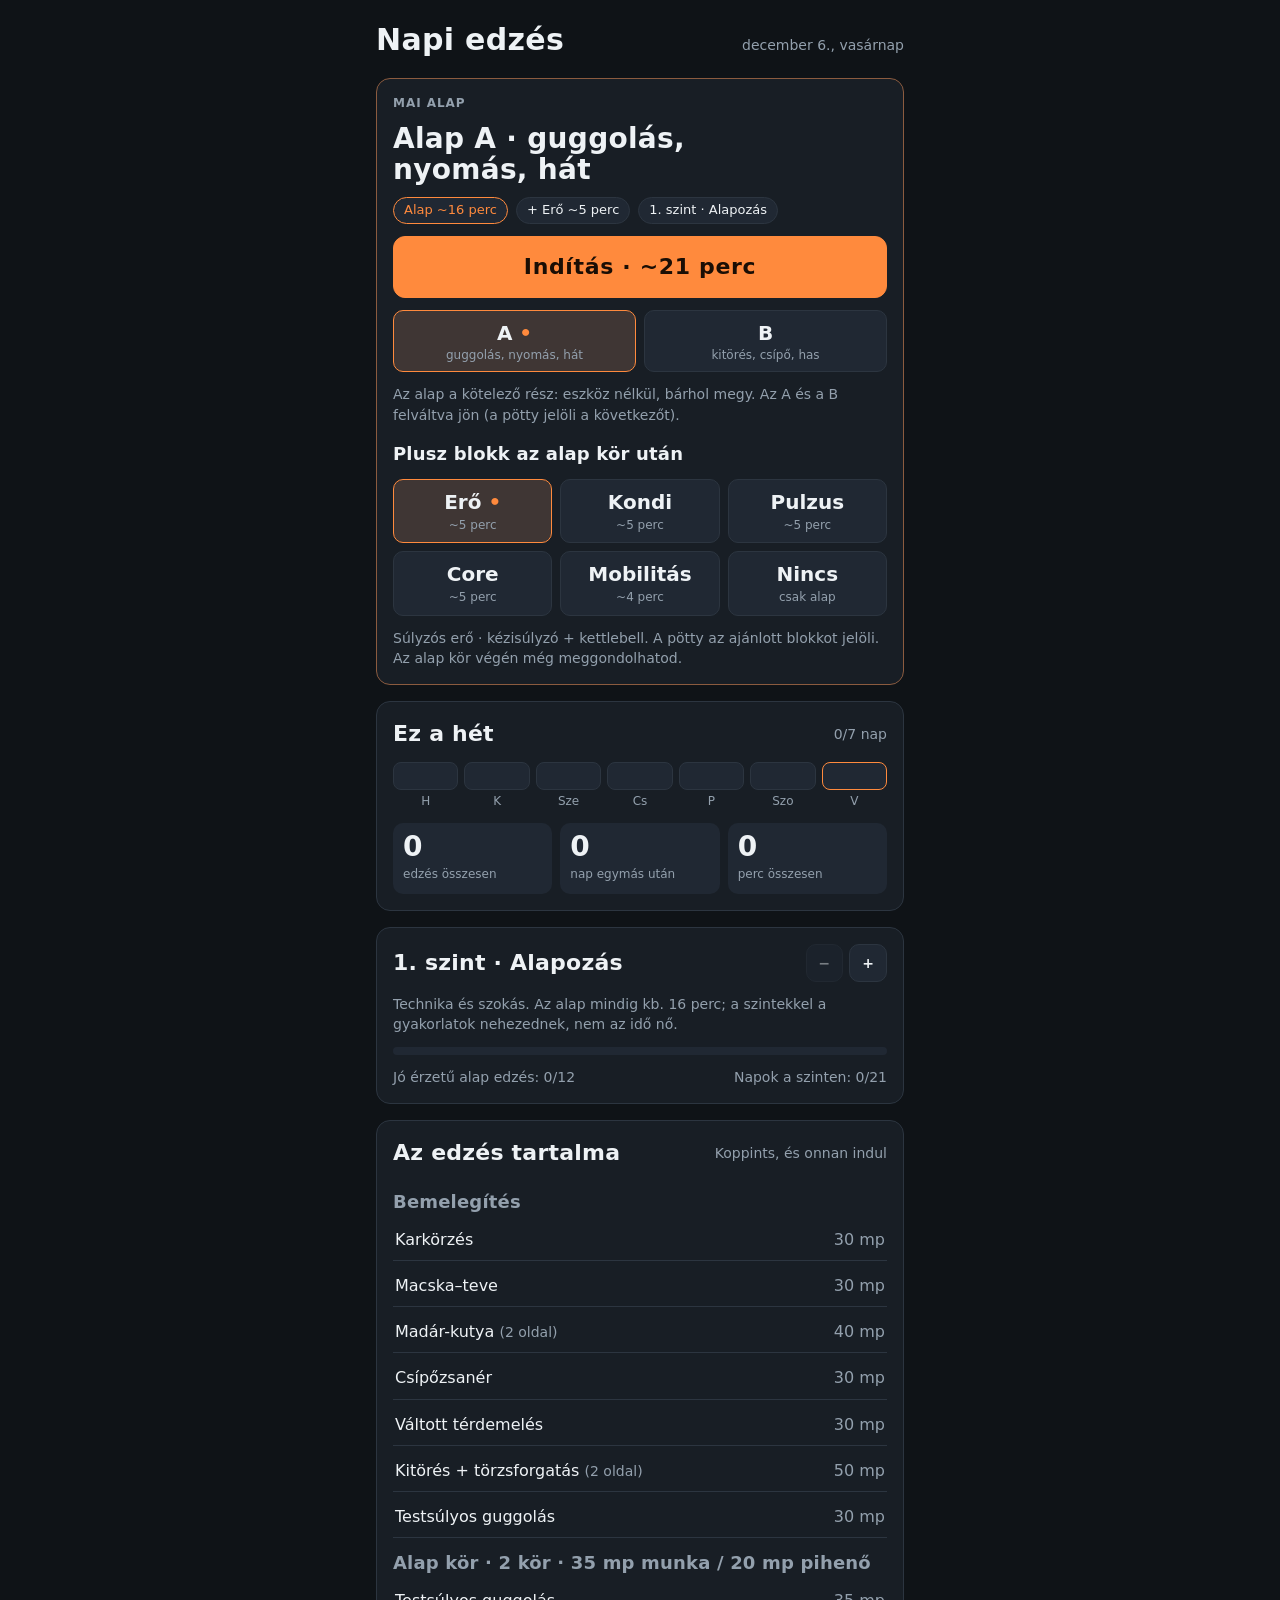
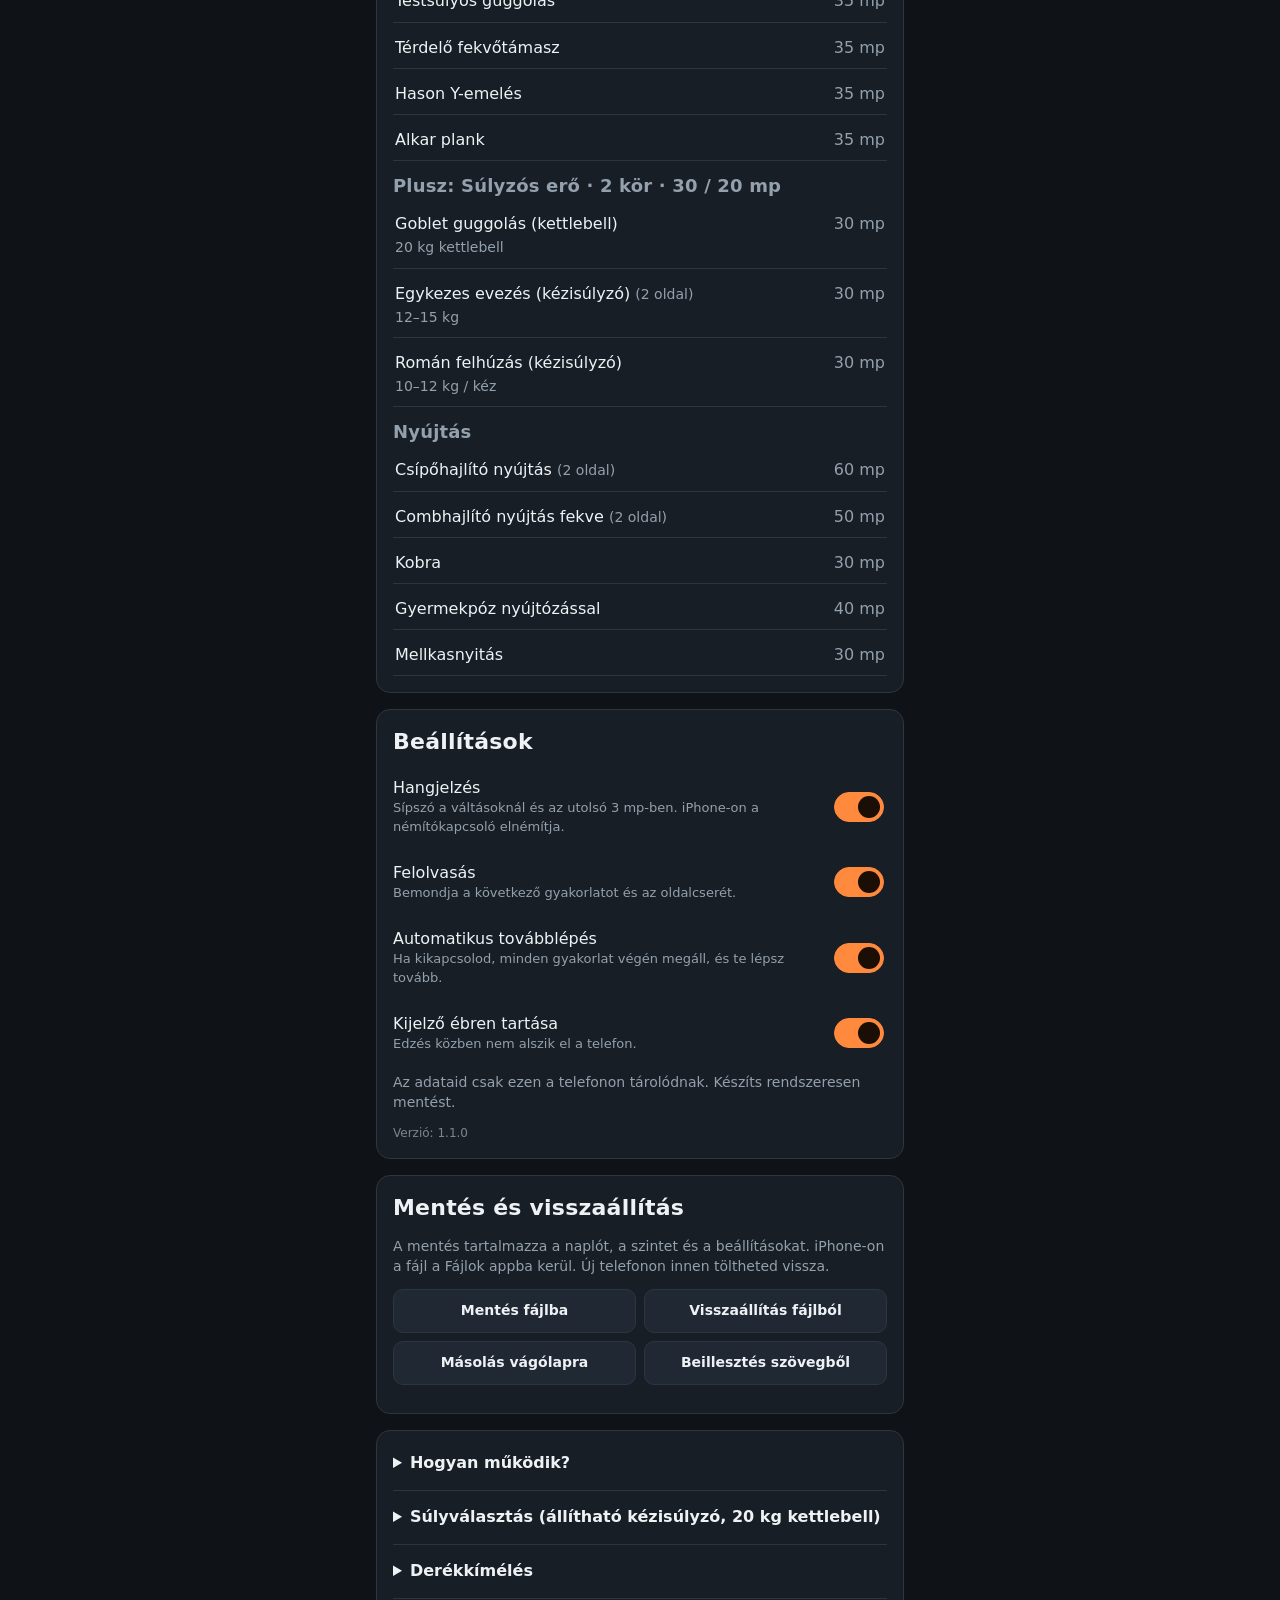
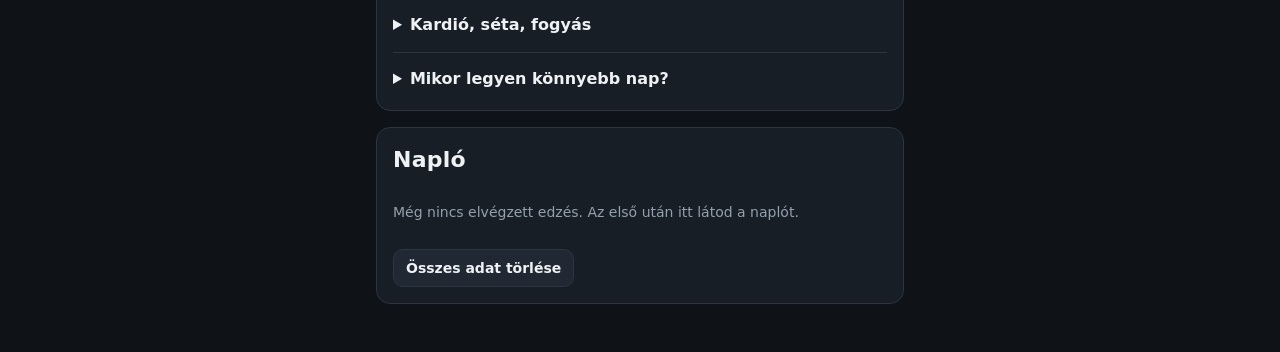
==== index.html @ 5645c98a "Napi edzés PWA 1.1.0 Co-Authored-By: Claude Opus 5.5 <noreply@anthropic.com> Claude-Session: https:/" ====
<!DOCTYPE html>
<html lang="hu">
<head>
<meta charset="utf-8">
<meta name="viewport" content="width=device-width, initial-scale=1, viewport-fit=cover">
<title>Napi edzés</title>
<meta name="description" content="Napi 15–20 perces otthoni edzés időzítővel, offline is.">
<meta name="theme-color" content="#0F1317">
<meta name="color-scheme" content="dark">
<link rel="manifest" href="manifest.webmanifest">
<link rel="icon" type="image/png" sizes="32x32" href="icons/favicon-32.png">
<link rel="apple-touch-icon" sizes="180x180" href="icons/apple-touch-icon.png">
<meta name="apple-mobile-web-app-capable" content="yes">
<meta name="mobile-web-app-capable" content="yes">
<meta name="apple-mobile-web-app-status-bar-style" content="black-translucent">
<meta name="apple-mobile-web-app-title" content="Edzés">
<link rel="preload" href="fonts/barlow-latin-400-normal.woff2" as="font" type="font/woff2" crossorigin>
<link rel="preload" href="fonts/barlow-condensed-latin-700-normal.woff2" as="font" type="font/woff2" crossorigin>
<link rel="stylesheet" href="css/fonts.css">
<link rel="stylesheet" href="css/style.css">
</head>
<body>
<main id="home" aria-live="polite"></main>
<section id="player" class="hidden" aria-label="Edzés"></section>
<div id="sheet" class="sheet hidden"></div>
<video id="nosleep" muted playsinline loop style="position:fixed;width:1px;height:1px;opacity:0;pointer-events:none" src="[data-uri]"></video>
<script src="js/figure.js"></script>
<script src="js/data.js"></script>
<script src="js/app.js"></script>
</body>
</html>
---- css/fonts.css ----
/* Önállóan hosztolt betűk (Barlow, Barlow Condensed – SIL OFL 1.1), latin + latin-ext */
@font-face {
  font-family: 'Barlow';
  font-style: normal;
  font-display: swap;
  font-weight: 400;
  src: url(../fonts/barlow-latin-ext-400-normal.woff2) format('woff2');
  unicode-range: U+0100-02BA,U+02BD-02C5,U+02C7-02CC,U+02CE-02D7,U+02DD-02FF,U+0304,U+0308,U+0329,U+1D00-1DBF,U+1E00-1E9F,U+1EF2-1EFF,U+2020,U+20A0-20AB,U+20AD-20C0,U+2113,U+2C60-2C7F,U+A720-A7FF;
}
@font-face {
  font-family: 'Barlow';
  font-style: normal;
  font-display: swap;
  font-weight: 400;
  src: url(../fonts/barlow-latin-400-normal.woff2) format('woff2');
  unicode-range: U+0000-00FF,U+0131,U+0152-0153,U+02BB-02BC,U+02C6,U+02DA,U+02DC,U+0304,U+0308,U+0329,U+2000-206F,U+20AC,U+2122,U+2191,U+2193,U+2212,U+2215,U+FEFF,U+FFFD;
}
@font-face {
  font-family: 'Barlow';
  font-style: normal;
  font-display: swap;
  font-weight: 500;
  src: url(../fonts/barlow-latin-ext-500-normal.woff2) format('woff2');
  unicode-range: U+0100-02BA,U+02BD-02C5,U+02C7-02CC,U+02CE-02D7,U+02DD-02FF,U+0304,U+0308,U+0329,U+1D00-1DBF,U+1E00-1E9F,U+1EF2-1EFF,U+2020,U+20A0-20AB,U+20AD-20C0,U+2113,U+2C60-2C7F,U+A720-A7FF;
}
@font-face {
  font-family: 'Barlow';
  font-style: normal;
  font-display: swap;
  font-weight: 500;
  src: url(../fonts/barlow-latin-500-normal.woff2) format('woff2');
  unicode-range: U+0000-00FF,U+0131,U+0152-0153,U+02BB-02BC,U+02C6,U+02DA,U+02DC,U+0304,U+0308,U+0329,U+2000-206F,U+20AC,U+2122,U+2191,U+2193,U+2212,U+2215,U+FEFF,U+FFFD;
}
@font-face {
  font-family: 'Barlow';
  font-style: normal;
  font-display: swap;
  font-weight: 600;
  src: url(../fonts/barlow-latin-ext-600-normal.woff2) format('woff2');
  unicode-range: U+0100-02BA,U+02BD-02C5,U+02C7-02CC,U+02CE-02D7,U+02DD-02FF,U+0304,U+0308,U+0329,U+1D00-1DBF,U+1E00-1E9F,U+1EF2-1EFF,U+2020,U+20A0-20AB,U+20AD-20C0,U+2113,U+2C60-2C7F,U+A720-A7FF;
}
@font-face {
  font-family: 'Barlow';
  font-style: normal;
  font-display: swap;
  font-weight: 600;
  src: url(../fonts/barlow-latin-600-normal.woff2) format('woff2');
  unicode-range: U+0000-00FF,U+0131,U+0152-0153,U+02BB-02BC,U+02C6,U+02DA,U+02DC,U+0304,U+0308,U+0329,U+2000-206F,U+20AC,U+2122,U+2191,U+2193,U+2212,U+2215,U+FEFF,U+FFFD;
}
@font-face {
  font-family: 'Barlow Condensed';
  font-style: normal;
  font-display: swap;
  font-weight: 600;
  src: url(../fonts/barlow-condensed-latin-ext-600-normal.woff2) format('woff2');
  unicode-range: U+0100-02BA,U+02BD-02C5,U+02C7-02CC,U+02CE-02D7,U+02DD-02FF,U+0304,U+0308,U+0329,U+1D00-1DBF,U+1E00-1E9F,U+1EF2-1EFF,U+2020,U+20A0-20AB,U+20AD-20C0,U+2113,U+2C60-2C7F,U+A720-A7FF;
}
@font-face {
  font-family: 'Barlow Condensed';
  font-style: normal;
  font-display: swap;
  font-weight: 600;
  src: url(../fonts/barlow-condensed-latin-600-normal.woff2) format('woff2');
  unicode-range: U+0000-00FF,U+0131,U+0152-0153,U+02BB-02BC,U+02C6,U+02DA,U+02DC,U+0304,U+0308,U+0329,U+2000-206F,U+20AC,U+2122,U+2191,U+2193,U+2212,U+2215,U+FEFF,U+FFFD;
}
@font-face {
  font-family: 'Barlow Condensed';
  font-style: normal;
  font-display: swap;
  font-weight: 700;
  src: url(../fonts/barlow-condensed-latin-ext-700-normal.woff2) format('woff2');
  unicode-range: U+0100-02BA,U+02BD-02C5,U+02C7-02CC,U+02CE-02D7,U+02DD-02FF,U+0304,U+0308,U+0329,U+1D00-1DBF,U+1E00-1E9F,U+1EF2-1EFF,U+2020,U+20A0-20AB,U+20AD-20C0,U+2113,U+2C60-2C7F,U+A720-A7FF;
}
@font-face {
  font-family: 'Barlow Condensed';
  font-style: normal;
  font-display: swap;
  font-weight: 700;
  src: url(../fonts/barlow-condensed-latin-700-normal.woff2) format('woff2');
  unicode-range: U+0000-00FF,U+0131,U+0152-0153,U+02BB-02BC,U+02C6,U+02DA,U+02DC,U+0304,U+0308,U+0329,U+2000-206F,U+20AC,U+2122,U+2191,U+2193,U+2212,U+2215,U+FEFF,U+FFFD;
}
---- css/style.css ----
:root {
  /* Egy vizuális világ: sötét edzőterem-kijelző. Munka = narancs, pihenő = kék. */
  --bg: #0F1317; --surface: #181E25; --surface2: #202833; --line: #2C3540;
  --text: #EEF2F5; --muted: #93A0AD; --accent: #FF8A3D; --rest: #4FB3D9; --ok: #5CC98A; --warn: #F2C14E; --err: #E5605A;
  --fig: #EEF2F5; --fig-far: #56636F; --metal: #B9C4CE;
  --display: "Barlow Condensed", "Arial Narrow", system-ui, sans-serif;
  --body: "Barlow", system-ui, -apple-system, "Segoe UI", Roboto, sans-serif;
  color-scheme: dark;
}
* { box-sizing: border-box; }
html, body { height: 100%; margin: 0; }
body { background: var(--bg); color: var(--text); font: 16px/1.45 var(--body); -webkit-tap-highlight-color: transparent;
  padding: env(safe-area-inset-top) env(safe-area-inset-right) env(safe-area-inset-bottom) env(safe-area-inset-left); }
button { font: inherit; color: inherit; cursor: pointer; }
button:focus-visible, summary:focus-visible, input:focus-visible { outline: 2px solid var(--accent); outline-offset: 2px; }
h1, h2, h3 { font-family: var(--display); font-weight: 700; letter-spacing: .01em; margin: 0; text-wrap: balance; }
.num { font-variant-numeric: tabular-nums; }
.hidden { display: none !important; }

/* ---------- KEZDŐLAP ---------- */
#home { max-width: 560px; margin: 0 auto; padding: 18px 16px 48px; display: grid; gap: 16px; }
.top { display: flex; justify-content: space-between; align-items: baseline; gap: 12px; }
.top h1 { font-size: 30px; }
.top .date { color: var(--muted); font-size: 14px; }
.card { background: var(--surface); border: 1px solid var(--line); border-radius: 14px; padding: 16px; display: grid; gap: 12px; }
.today { border-color: color-mix(in srgb, var(--accent) 45%, var(--line)); }
.eyebrow { font-size: 12px; text-transform: uppercase; letter-spacing: .08em; color: var(--muted); font-weight: 600; }
.today h2 { font-size: 28px; line-height: 1.1; }
.meta { display: flex; flex-wrap: wrap; gap: 8px; }
.pill { font-size: 13px; padding: 3px 10px; border-radius: 99px; background: var(--surface2); color: var(--text); border: 1px solid var(--line); }
.pill.accent { border-color: var(--accent); color: var(--accent); }
.btn { border: 0; border-radius: 12px; padding: 14px 18px; font-weight: 600; font-size: 17px; background: var(--surface2); border: 1px solid var(--line); }
.btn.primary { background: var(--accent); color: #1A0E05; border-color: var(--accent); font-family: var(--display); font-size: 22px; letter-spacing: .03em; padding: 14px; }
.btn.small { padding: 8px 12px; font-size: 14px; border-radius: 10px; }
.btn:disabled { opacity: .45; cursor: default; }
.chips { display: grid; grid-template-columns: repeat(4, 1fr); gap: 8px; }
.chip { background: var(--surface2); border: 1px solid var(--line); border-radius: 10px; padding: 8px 4px; text-align: center; display: grid; gap: 0; }
.chip b { font-family: var(--display); font-size: 20px; }
.chip span { font-size: 12px; color: var(--muted); }
.chip[aria-pressed="true"] { border-color: var(--accent); background: color-mix(in srgb, var(--accent) 14%, var(--surface2)); }
.chip.next b::after { content: " •"; color: var(--accent); }
.stats { display: grid; grid-template-columns: repeat(3, 1fr); gap: 8px; }
.stat { background: var(--surface2); border-radius: 10px; padding: 10px; }
.stat b { display: block; font-family: var(--display); font-size: 28px; line-height: 1; }
.stat span { font-size: 12px; color: var(--muted); }
.week { display: grid; grid-template-columns: repeat(7, 1fr); gap: 6px; text-align: center; font-size: 12px; color: var(--muted); }
.week i { display: block; height: 28px; border-radius: 8px; background: var(--surface2); border: 1px solid var(--line); margin-bottom: 3px; font-style: normal; line-height: 26px; color: var(--bg); font-weight: 700; font-family: var(--display); font-size: 15px; }
.week i.done { background: var(--ok); border-color: var(--ok); }
.week i.today { border-color: var(--accent); }
.bar { height: 8px; background: var(--surface2); border-radius: 99px; overflow: hidden; }
.bar > div { height: 100%; background: var(--ok); border-radius: 99px; width: 0; transition: width .3s; }
.row { display: flex; justify-content: space-between; align-items: center; gap: 10px; flex-wrap: wrap; }
.muted { color: var(--muted); font-size: 14px; }
.plan { display: grid; gap: 4px; }
.plan h3 { font-size: 18px; margin-top: 8px; color: var(--muted); font-weight: 600; }
.plan button { display: flex; justify-content: space-between; gap: 10px; background: none; border: 0; border-bottom: 1px solid var(--line); padding: 9px 2px; text-align: left; }
.plan button span:last-child { color: var(--muted); white-space: nowrap; }
.plan button:active { background: var(--surface2); }
.set { display: flex; justify-content: space-between; align-items: center; gap: 12px; padding: 6px 0; }
.set label { flex: 1; }
.set small { display: block; color: var(--muted); font-size: 13px; }
.switch { appearance: none; width: 50px; height: 30px; border-radius: 99px; background: var(--surface2); border: 1px solid var(--line); position: relative; flex: none; cursor: pointer; }
.switch::after { content: ""; position: absolute; top: 3px; left: 3px; width: 22px; height: 22px; border-radius: 50%; background: var(--muted); transition: .2s; }
.switch:checked { background: var(--accent); border-color: var(--accent); }
.switch:checked::after { left: 23px; background: #1A0E05; }
details { border-top: 1px solid var(--line); padding: 10px 0 0; }
details:first-of-type { border-top: 0; padding-top: 0; }
summary { cursor: pointer; font-weight: 600; padding: 4px 0; }
details p, details li { color: #C9D2DA; font-size: 15px; }
details ul { padding-left: 20px; margin: 6px 0; }
.log { display: grid; gap: 6px; font-size: 14px; }
.log div { display: flex; justify-content: space-between; gap: 8px; border-bottom: 1px solid var(--line); padding-bottom: 6px; }
.notice { border-left: 3px solid var(--warn); padding: 8px 12px; background: color-mix(in srgb, var(--warn) 10%, var(--surface)); border-radius: 0 10px 10px 0; font-size: 15px; }
.notice.ok { border-color: var(--ok); background: color-mix(in srgb, var(--ok) 10%, var(--surface)); }
.notice.err { border-color: var(--err); background: color-mix(in srgb, var(--err) 12%, var(--surface)); }
.version { font-size: 12px; opacity: .8; }
.install { border-color: color-mix(in srgb, var(--rest) 50%, var(--line)); }
.bkbtns { display: grid; grid-template-columns: 1fr 1fr; gap: 8px; }
.bkbtns .btn { min-height: 44px; }
.visually-hidden { position: absolute !important; width: 1px; height: 1px; padding: 0; margin: -1px; overflow: hidden; clip: rect(0 0 0 0); white-space: nowrap; border: 0; opacity: 0; }
.bktext { width: 100%; min-height: 140px; resize: vertical; background: var(--bg); color: var(--text); border: 1px solid var(--line); border-radius: 10px; padding: 10px;
  font: 12px/1.4 ui-monospace, SFMono-Regular, Menlo, Consolas, monospace; }
.bktext:focus-visible { outline: 2px solid var(--accent); outline-offset: 2px; }
.bksum { display: grid; gap: 6px; font-size: 15px; }
.bksum div { display: flex; justify-content: space-between; gap: 10px; border-bottom: 1px solid var(--line); padding-bottom: 6px; }
.bksum span { color: var(--muted); }
.bksum b { text-align: right; font-weight: 600; }
.updbar { position: fixed; z-index: 30; left: calc(env(safe-area-inset-left) + 12px); right: calc(env(safe-area-inset-right) + 12px);
  bottom: calc(env(safe-area-inset-bottom) + 12px); max-width: 536px; margin: 0 auto; display: flex; align-items: center; justify-content: space-between; gap: 12px;
  background: var(--surface2); border: 1px solid var(--line); border-radius: 14px; padding: 10px 12px 10px 16px; box-shadow: 0 8px 24px rgb(0 0 0 / .45); font-weight: 600; }
.updbar .btn { background: var(--accent); border-color: var(--accent); color: #1A0E05; flex: none; }

/* ---------- LEJÁTSZÓ ---------- */
#player { position: fixed; inset: 0; background: var(--bg); display: grid; grid-template-rows: auto auto 1fr auto; z-index: 10;
  padding: calc(env(safe-area-inset-top) + 10px) 16px calc(env(safe-area-inset-bottom) + 14px); max-width: 640px; margin: 0 auto; }
.ptop { display: flex; align-items: center; gap: 10px; }
.ptop .x { background: var(--surface2); border: 1px solid var(--line); border-radius: 10px; width: 42px; height: 42px; font-size: 20px; flex: none; }
.ptop .where { flex: 1; min-width: 0; }
.ptop .where div { font-size: 13px; color: var(--muted); white-space: nowrap; overflow: hidden; text-overflow: ellipsis; }
.ptop .listbtn { flex: none; }
.prog { height: 4px; background: var(--surface2); border-radius: 9px; margin: 10px 0 6px; overflow: hidden; }
.prog div { height: 100%; background: var(--accent); width: 0; }
.stage { display: grid; grid-template-rows: auto auto minmax(120px, 1fr) auto; gap: 6px; min-height: 0; text-align: center; }
.phase { justify-self: center; font-family: var(--display); font-size: 17px; letter-spacing: .14em; padding: 3px 14px; border-radius: 99px; background: var(--accent); color: #1A0E05; }
.phase.rest { background: var(--rest); }
.phase.trans { background: var(--surface2); color: var(--text); border: 1px solid var(--line); }
.exname { font-size: clamp(24px, 7vw, 34px); line-height: 1.05; }
.exname .kg { font-family: var(--body); font-size: 15px; font-weight: 600; color: var(--accent); margin-top: 4px; letter-spacing: 0; }
.fig { min-height: 0; display: flex; align-items: center; justify-content: center; }
.fig svg { width: 100%; height: 100%; max-height: 34vh; }
.fg-near, .fg-far { fill: none; stroke-linecap: round; stroke-linejoin: round; stroke-width: 7; }
.fg-near { stroke: var(--fig); } .fg-far { stroke: var(--fig-far); }
.fg-head { fill: var(--fig); }
.fg-ground { stroke: var(--line); stroke-width: 3; }
.fg-kb path { stroke: var(--metal); stroke-width: 4; } .fg-kb circle { fill: var(--metal); }
.fg-db circle { fill: var(--metal); } .fg-db .hole { fill: var(--bg); } .fg-db.far circle { fill: var(--fig-far); }
.fg-box { fill: var(--surface2); stroke: var(--line); }
.rest-mode .fg-near { stroke: color-mix(in srgb, var(--fig) 70%, var(--rest)); }
.timer { font-family: var(--display); font-size: clamp(64px, 22vw, 108px); line-height: .95; font-weight: 700; }
.timer.over { color: var(--warn); }
.side { font-size: 15px; color: var(--muted); min-height: 22px; }
.side b { color: var(--text); }
.cues { text-align: left; margin: 2px 0 0; padding-left: 18px; font-size: 15px; color: #C9D2DA; display: grid; gap: 2px; }
.easy { text-align: left; font-size: 14px; color: var(--muted); }
.easy b { color: var(--warn); font-weight: 600; }
.stepbar { height: 6px; border-radius: 9px; background: var(--surface2); overflow: hidden; }
.stepbar div { height: 100%; background: var(--accent); width: 0; }
.rest-mode .stepbar div, .rest-mode .prog div { background: var(--rest); }
.ctrls { display: grid; grid-template-columns: 1fr 1fr 1.5fr 1fr; gap: 8px; margin-top: 10px; }
.ctrls button { background: var(--surface2); border: 1px solid var(--line); border-radius: 14px; padding: 10px 4px; display: grid; justify-items: center; gap: 2px; font-size: 12px; color: var(--muted); }
.ctrls button svg { width: 26px; height: 26px; fill: var(--text); }
.ctrls .play { background: var(--accent); border-color: var(--accent); color: #1A0E05; font-weight: 600; }
.ctrls .play svg { fill: #1A0E05; width: 32px; height: 32px; }
.rest-mode .ctrls .play { background: var(--rest); border-color: var(--rest); }
.subctrls { display: flex; gap: 8px; justify-content: center; margin-top: 8px; min-height: 38px; }
.info-scroll { overflow-y: auto; min-height: 0; display: grid; gap: 6px; align-content: start; }

/* ---------- LISTA / MODÁL ---------- */
.sheet { position: fixed; inset: 0; z-index: 20; background: rgb(0 0 0 / .6); display: flex; align-items: flex-end; justify-content: center; }
.sheet > div { background: var(--surface); width: 100%; max-width: 560px; max-height: 85%; overflow: auto; border-radius: 18px 18px 0 0; padding: 18px 16px calc(env(safe-area-inset-bottom) + 18px); display: grid; gap: 12px; }
.sheet h2 { font-size: 24px; }
.steplist button { width: 100%; display: flex; justify-content: space-between; gap: 8px; background: none; border: 0; border-bottom: 1px solid var(--line); padding: 10px 2px; text-align: left; }
.steplist button.cur { color: var(--accent); font-weight: 600; }
.steplist button.past { color: var(--muted); }
.steplist h3 { font-size: 16px; color: var(--muted); margin-top: 10px; }
.btns { display: grid; gap: 8px; }
.rate { display: grid; grid-template-columns: 1fr 1fr; gap: 8px; }
.rate button { padding: 14px 8px; border-radius: 12px; background: var(--surface2); border: 1px solid var(--line); font-weight: 600; }
.rate button small { display: block; font-weight: 400; color: var(--muted); font-size: 13px; }
.rate button[aria-pressed="true"] { border-color: var(--accent); }
.big { font-family: var(--display); font-size: 48px; line-height: 1; }
@media (prefers-reduced-motion: reduce) { * { transition: none !important; } }
@media (max-height: 640px) { .cues li:nth-child(3) { display: none; } .fig svg { max-height: 28vh; } }
body:has(.updbar) #home { padding-bottom: 110px; }

/* Frissítési sáv ne takarja a lapokat (modálokat) */
body:has(#sheet:not(.hidden)) .updbar { display: none; }

/* 1.1: alap + plusz blokk választók */
.chips.two { grid-template-columns: repeat(2, 1fr); }
.chips.two .chip span { font-size: 12px; line-height: 1.25; padding: 0 4px; }
.chips.three { grid-template-columns: repeat(3, 1fr); }
.subhead { font-size: 18px; color: var(--text); margin-top: 4px; }
.altlist .btn { text-align: left; font-weight: 600; }
.altlist .btn .muted { font-weight: 400; font-size: 13px; }
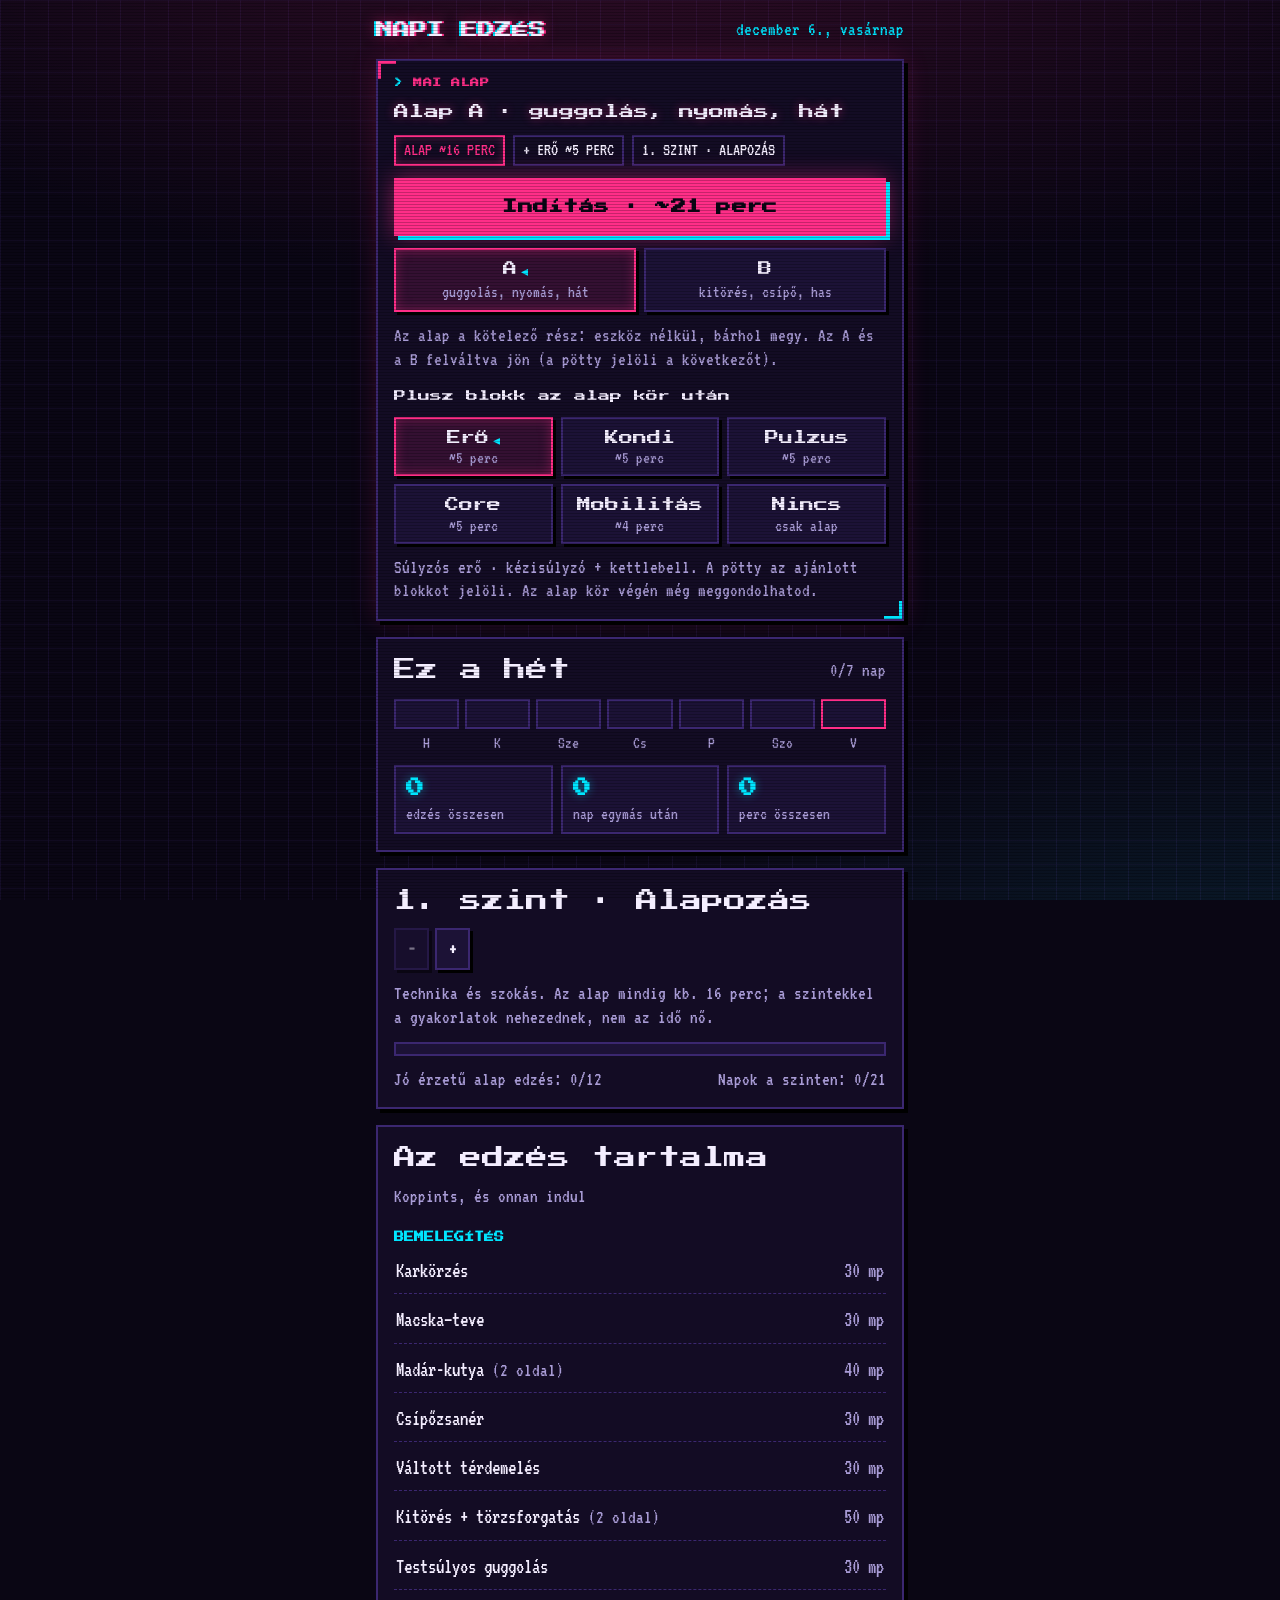
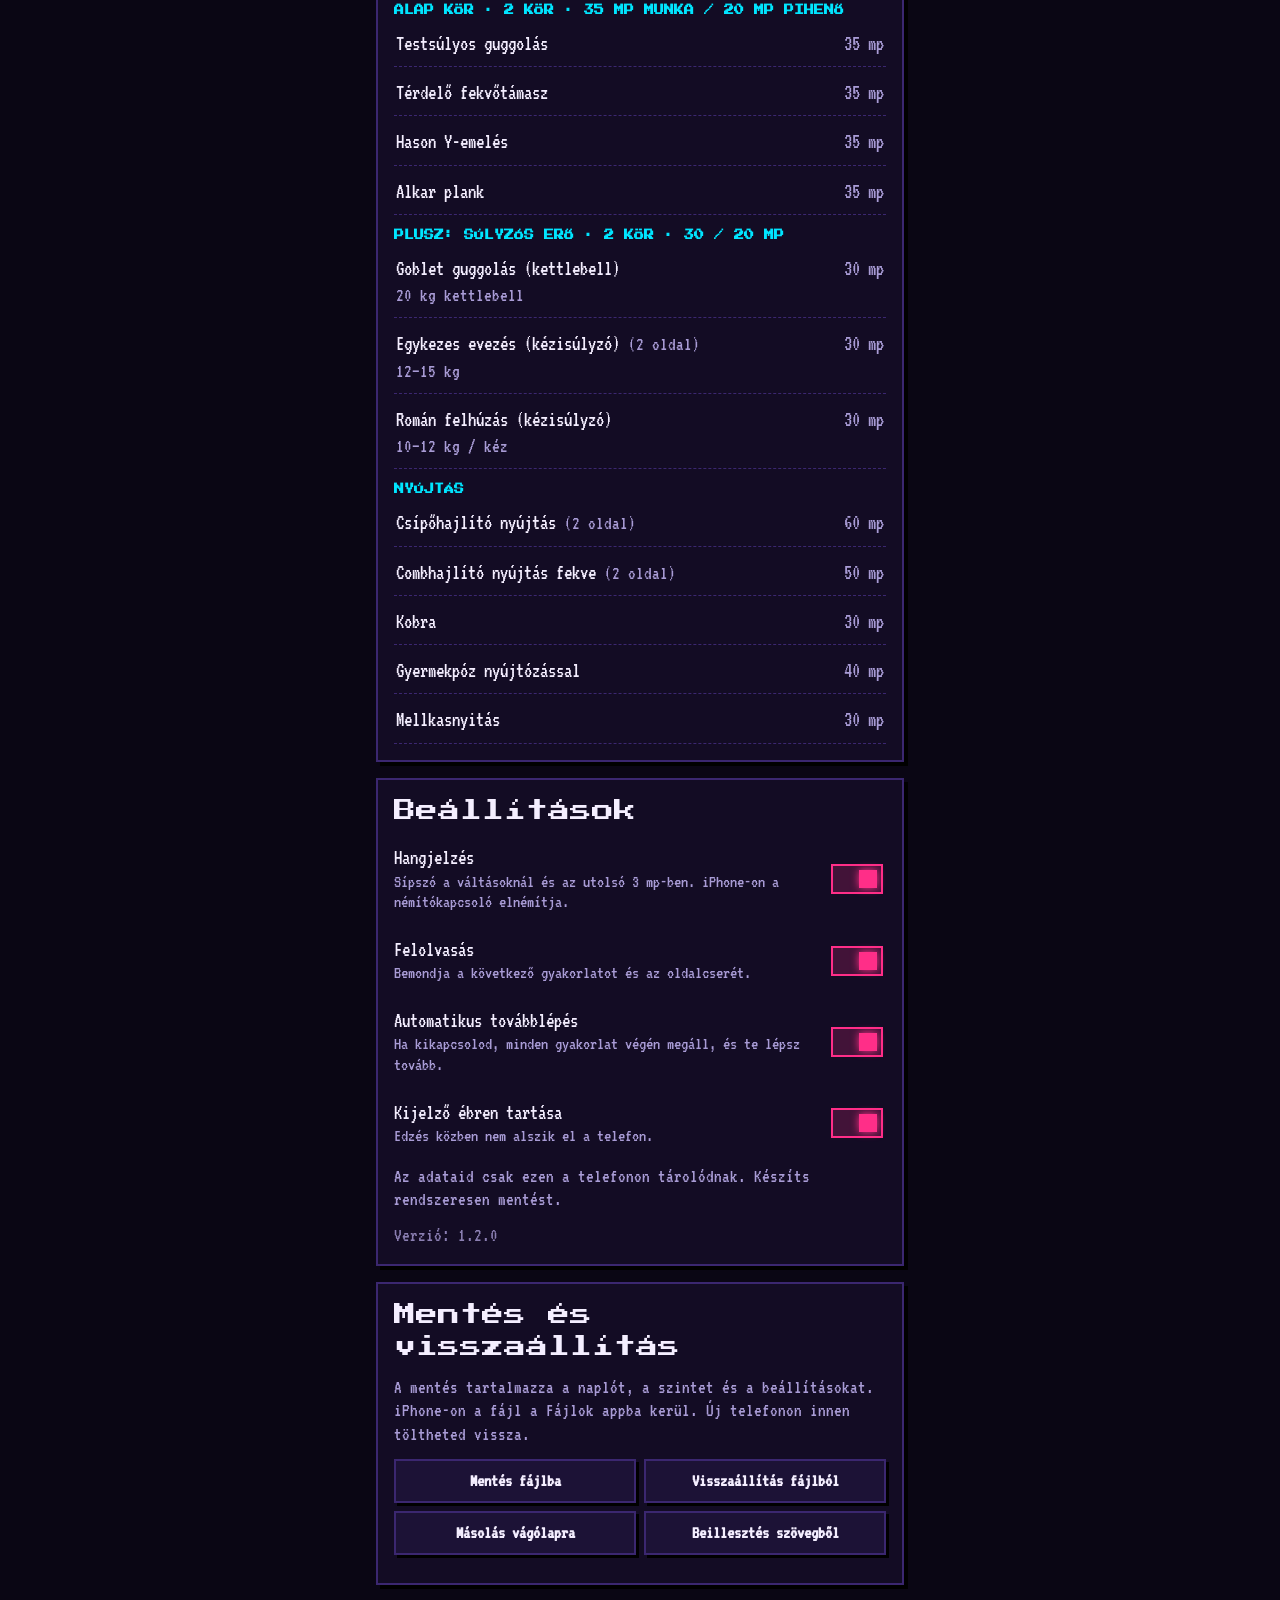
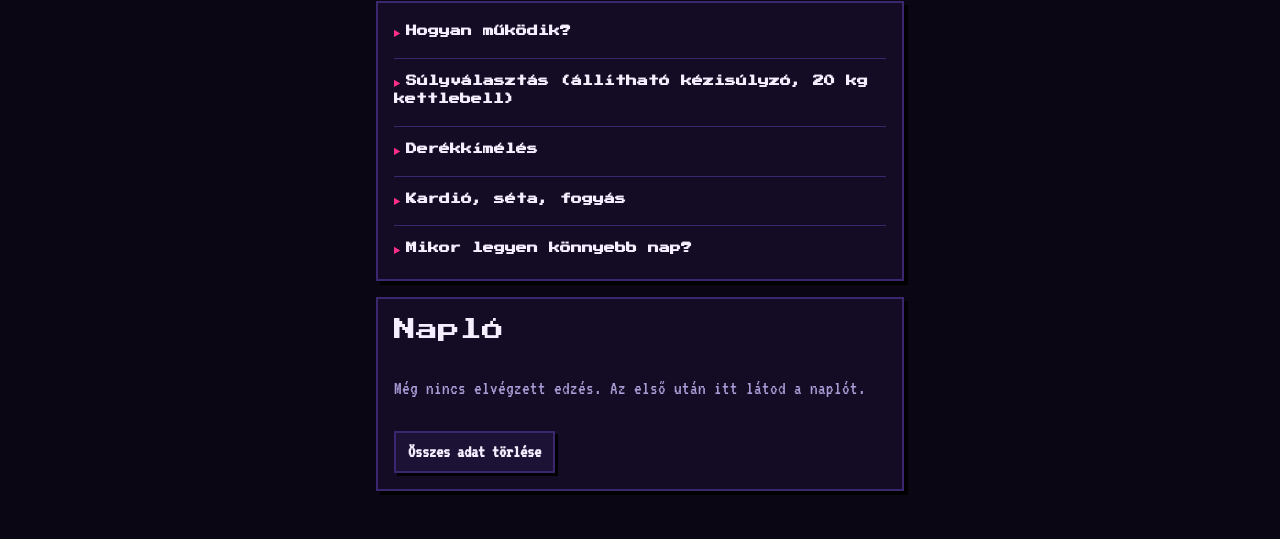
==== commit a57de0f8: "1.2.0: NEON//PIXEL dizájn – pixelbetűk, pixeles ábra, neon téma, új ikon Co-Authored-By: Claude Opus" ====
--- a/index.html
+++ b/index.html
@@ -5,7 +5,7 @@
 <meta name="viewport" content="width=device-width, initial-scale=1, viewport-fit=cover">
 <title>Napi edzés</title>
 <meta name="description" content="Napi 15–20 perces otthoni edzés időzítővel, offline is.">
-<meta name="theme-color" content="#0F1317">
+<meta name="theme-color" content="#0A0614">
 <meta name="color-scheme" content="dark">
 <link rel="manifest" href="manifest.webmanifest">
 <link rel="icon" type="image/png" sizes="32x32" href="icons/favicon-32.png">
@@ -14,10 +14,11 @@
 <meta name="mobile-web-app-capable" content="yes">
 <meta name="apple-mobile-web-app-status-bar-style" content="black-translucent">
 <meta name="apple-mobile-web-app-title" content="Edzés">
-<link rel="preload" href="fonts/barlow-latin-400-normal.woff2" as="font" type="font/woff2" crossorigin>
-<link rel="preload" href="fonts/barlow-condensed-latin-700-normal.woff2" as="font" type="font/woff2" crossorigin>
+<link rel="preload" href="fonts/press-start-2p-latin-400-normal.woff2" as="font" type="font/woff2" crossorigin>
+<link rel="preload" href="fonts/vt323-latin-400-normal.woff2" as="font" type="font/woff2" crossorigin>
 <link rel="stylesheet" href="css/fonts.css">
 <link rel="stylesheet" href="css/style.css">
+<link rel="stylesheet" href="css/neon.css">
 </head>
 <body>
 <main id="home" aria-live="polite"></main>
--- a/css/fonts.css
+++ b/css/fonts.css
@@ -1,81 +1,37 @@
-/* Önállóan hosztolt betűk (Barlow, Barlow Condensed – SIL OFL 1.1), latin + latin-ext */
+/* Önállóan hosztolt pixelbetűk (Press Start 2P, VT323 – SIL OFL 1.1), latin + latin-ext */
+/* press-start-2p-latin-ext-400-normal */
 @font-face {
-  font-family: 'Barlow';
+  font-family: 'Press Start 2P';
   font-style: normal;
   font-display: swap;
   font-weight: 400;
-  src: url(../fonts/barlow-latin-ext-400-normal.woff2) format('woff2');
+  src: url(../fonts/press-start-2p-latin-ext-400-normal.woff2) format('woff2');
   unicode-range: U+0100-02BA,U+02BD-02C5,U+02C7-02CC,U+02CE-02D7,U+02DD-02FF,U+0304,U+0308,U+0329,U+1D00-1DBF,U+1E00-1E9F,U+1EF2-1EFF,U+2020,U+20A0-20AB,U+20AD-20C0,U+2113,U+2C60-2C7F,U+A720-A7FF;
 }
+/* press-start-2p-latin-400-normal */
 @font-face {
-  font-family: 'Barlow';
+  font-family: 'Press Start 2P';
   font-style: normal;
   font-display: swap;
   font-weight: 400;
-  src: url(../fonts/barlow-latin-400-normal.woff2) format('woff2');
+  src: url(../fonts/press-start-2p-latin-400-normal.woff2) format('woff2');
   unicode-range: U+0000-00FF,U+0131,U+0152-0153,U+02BB-02BC,U+02C6,U+02DA,U+02DC,U+0304,U+0308,U+0329,U+2000-206F,U+20AC,U+2122,U+2191,U+2193,U+2212,U+2215,U+FEFF,U+FFFD;
 }
+/* vt323-latin-ext-400-normal */
 @font-face {
-  font-family: 'Barlow';
+  font-family: 'VT323';
   font-style: normal;
   font-display: swap;
-  font-weight: 500;
-  src: url(../fonts/barlow-latin-ext-500-normal.woff2) format('woff2');
+  font-weight: 400;
+  src: url(../fonts/vt323-latin-ext-400-normal.woff2) format('woff2');
   unicode-range: U+0100-02BA,U+02BD-02C5,U+02C7-02CC,U+02CE-02D7,U+02DD-02FF,U+0304,U+0308,U+0329,U+1D00-1DBF,U+1E00-1E9F,U+1EF2-1EFF,U+2020,U+20A0-20AB,U+20AD-20C0,U+2113,U+2C60-2C7F,U+A720-A7FF;
 }
+/* vt323-latin-400-normal */
 @font-face {
-  font-family: 'Barlow';
+  font-family: 'VT323';
   font-style: normal;
   font-display: swap;
-  font-weight: 500;
-  src: url(../fonts/barlow-latin-500-normal.woff2) format('woff2');
+  font-weight: 400;
+  src: url(../fonts/vt323-latin-400-normal.woff2) format('woff2');
   unicode-range: U+0000-00FF,U+0131,U+0152-0153,U+02BB-02BC,U+02C6,U+02DA,U+02DC,U+0304,U+0308,U+0329,U+2000-206F,U+20AC,U+2122,U+2191,U+2193,U+2212,U+2215,U+FEFF,U+FFFD;
 }
-@font-face {
-  font-family: 'Barlow';
-  font-style: normal;
-  font-display: swap;
-  font-weight: 600;
-  src: url(../fonts/barlow-latin-ext-600-normal.woff2) format('woff2');
-  unicode-range: U+0100-02BA,U+02BD-02C5,U+02C7-02CC,U+02CE-02D7,U+02DD-02FF,U+0304,U+0308,U+0329,U+1D00-1DBF,U+1E00-1E9F,U+1EF2-1EFF,U+2020,U+20A0-20AB,U+20AD-20C0,U+2113,U+2C60-2C7F,U+A720-A7FF;
-}
-@font-face {
-  font-family: 'Barlow';
-  font-style: normal;
-  font-display: swap;
-  font-weight: 600;
-  src: url(../fonts/barlow-latin-600-normal.woff2) format('woff2');
-  unicode-range: U+0000-00FF,U+0131,U+0152-0153,U+02BB-02BC,U+02C6,U+02DA,U+02DC,U+0304,U+0308,U+0329,U+2000-206F,U+20AC,U+2122,U+2191,U+2193,U+2212,U+2215,U+FEFF,U+FFFD;
-}
-@font-face {
-  font-family: 'Barlow Condensed';
-  font-style: normal;
-  font-display: swap;
-  font-weight: 600;
-  src: url(../fonts/barlow-condensed-latin-ext-600-normal.woff2) format('woff2');
-  unicode-range: U+0100-02BA,U+02BD-02C5,U+02C7-02CC,U+02CE-02D7,U+02DD-02FF,U+0304,U+0308,U+0329,U+1D00-1DBF,U+1E00-1E9F,U+1EF2-1EFF,U+2020,U+20A0-20AB,U+20AD-20C0,U+2113,U+2C60-2C7F,U+A720-A7FF;
-}
-@font-face {
-  font-family: 'Barlow Condensed';
-  font-style: normal;
-  font-display: swap;
-  font-weight: 600;
-  src: url(../fonts/barlow-condensed-latin-600-normal.woff2) format('woff2');
-  unicode-range: U+0000-00FF,U+0131,U+0152-0153,U+02BB-02BC,U+02C6,U+02DA,U+02DC,U+0304,U+0308,U+0329,U+2000-206F,U+20AC,U+2122,U+2191,U+2193,U+2212,U+2215,U+FEFF,U+FFFD;
-}
-@font-face {
-  font-family: 'Barlow Condensed';
-  font-style: normal;
-  font-display: swap;
-  font-weight: 700;
-  src: url(../fonts/barlow-condensed-latin-ext-700-normal.woff2) format('woff2');
-  unicode-range: U+0100-02BA,U+02BD-02C5,U+02C7-02CC,U+02CE-02D7,U+02DD-02FF,U+0304,U+0308,U+0329,U+1D00-1DBF,U+1E00-1E9F,U+1EF2-1EFF,U+2020,U+20A0-20AB,U+20AD-20C0,U+2113,U+2C60-2C7F,U+A720-A7FF;
-}
-@font-face {
-  font-family: 'Barlow Condensed';
-  font-style: normal;
-  font-display: swap;
-  font-weight: 700;
-  src: url(../fonts/barlow-condensed-latin-700-normal.woff2) format('woff2');
-  unicode-range: U+0000-00FF,U+0131,U+0152-0153,U+02BB-02BC,U+02C6,U+02DA,U+02DC,U+0304,U+0308,U+0329,U+2000-206F,U+20AC,U+2122,U+2191,U+2193,U+2212,U+2215,U+FEFF,U+FFFD;
-}
--- a/css/neon.css
+++ b/css/neon.css
@@ -0,0 +1,178 @@
+/* NEON//PIXEL téma (1.2.0) – saját, eredeti „neon-noir” arcade stílus.
+   Elrendezés változatlan; ez a fájl a style.css után töltődik, és csak a megjelenést írja felül.
+   Munka = neon magenta, pihenő = neon cián, kész = zöld, figyelmeztetés = borostyán. */
+:root {
+  --bg: #0A0614; --surface: #130C24; --surface2: #1C1236; --line: #3B2770;
+  --text: #F4EEFF; --muted: #A99CD6; --accent: #FF2E88; --rest: #00E5FF; --ok: #3DFF8F; --warn: #FFC21A; --err: #FF4D5E;
+  --fig: #00E5FF; --fig-far: #5B41A8; --metal: #FFC21A; --ink: #0A0614;
+  --display: "Press Start 2P", ui-monospace, "Courier New", monospace;
+  --body: "VT323", ui-monospace, "Courier New", monospace;
+  --shadow: 4px 4px 0 0 #000;
+}
+
+/* ---- Alap: rács, scanline, betűk ---- */
+html { background: var(--bg); }
+body, #player {
+  background:
+    radial-gradient(120% 70% at 50% -10%, rgb(255 46 136 / .16), transparent 60%),
+    radial-gradient(90% 60% at 100% 110%, rgb(0 229 255 / .10), transparent 60%),
+    linear-gradient(rgb(59 39 112 / .22) 1px, transparent 1px) 0 0 / 24px 24px,
+    linear-gradient(90deg, rgb(59 39 112 / .22) 1px, transparent 1px) 0 0 / 24px 24px,
+    var(--bg);
+  background-attachment: fixed;
+}
+body { font: 21px/1.25 var(--body); }
+body::after {
+  content: ""; position: fixed; inset: 0; pointer-events: none; z-index: 100;
+  background: repeating-linear-gradient(to bottom, rgb(0 0 0 / .22) 0 1px, transparent 1px 3px);
+}
+h1, h2, h3 { font-family: var(--display); font-weight: 400; letter-spacing: 0; line-height: 1.45; }
+button:focus-visible, summary:focus-visible, input:focus-visible, textarea:focus-visible { outline: 2px dashed var(--rest); outline-offset: 3px; }
+::selection { background: var(--accent); color: var(--ink); }
+
+/* ---- Kezdőlap ---- */
+.top { align-items: center; }
+.top h1 {
+  font-size: 17px; color: var(--text); text-transform: uppercase;
+  text-shadow: 2px 0 0 var(--accent), -2px 0 0 var(--rest), 0 0 14px rgb(255 46 136 / .55);
+}
+.top .date { font-size: 19px; text-transform: lowercase; color: var(--rest); }
+.card, .sheet > div, .updbar, #player .ctrls button, .rate button, .stat, .chip, .btn, .pill, .phase, .week i,
+.bar, .prog, .stepbar, .switch, .switch::after, .bktext, .notice, .ptop .x { border-radius: 0 !important; }
+
+.card { border: 2px solid var(--line); box-shadow: var(--shadow); background-color: var(--surface); }
+/* HUD-sarkok a kiemelt kártyán */
+.card.today {
+  border-color: var(--line);
+  background:
+    linear-gradient(var(--accent), var(--accent)) left top / 18px 3px no-repeat,
+    linear-gradient(var(--accent), var(--accent)) left top / 3px 18px no-repeat,
+    linear-gradient(var(--rest), var(--rest)) right bottom / 18px 3px no-repeat,
+    linear-gradient(var(--rest), var(--rest)) right bottom / 3px 18px no-repeat,
+    var(--surface);
+  box-shadow: var(--shadow), 0 0 24px rgb(255 46 136 / .18);
+}
+.card h2 { font-size: 13px; }
+.today h2 { font-size: 15px; line-height: 1.55; color: var(--text); text-shadow: 0 0 10px rgb(255 46 136 / .45); }
+.eyebrow { font-family: var(--display); font-size: 9px; letter-spacing: .06em; color: var(--accent); }
+.eyebrow::before { content: "> "; color: var(--rest); }
+.subhead { font-size: 12px; }
+.plan h3, .steplist h3 { font-size: 10px; line-height: 1.6; color: var(--rest); text-transform: uppercase; }
+.muted { font-size: 19px; }
+
+.pill { background: transparent; border: 2px solid var(--line); font-size: 18px; padding: 2px 8px; text-transform: uppercase; }
+.pill.accent { border-color: var(--accent); color: var(--accent); box-shadow: inset 0 0 8px rgb(255 46 136 / .35); }
+
+/* Gombok: kemény árnyék, megnyomva „lesüllyed” */
+.btn { border: 2px solid var(--line); background: var(--surface2); box-shadow: 3px 3px 0 0 #000; font-size: 20px; transition: transform .05s, box-shadow .05s; }
+.btn:active:not(:disabled) { transform: translate(2px, 2px); box-shadow: 1px 1px 0 0 #000; }
+.btn.small { font-size: 18px; }
+.btn.primary {
+  background: var(--accent); border-color: var(--accent); color: var(--ink);
+  font-family: var(--display); font-size: 15px; letter-spacing: .02em; padding: 18px 14px;
+  box-shadow: 4px 4px 0 0 var(--rest), 0 0 22px rgb(255 46 136 / .5);
+}
+.btn.primary:active { box-shadow: 2px 2px 0 0 var(--rest); }
+
+.chip { border: 2px solid var(--line); background: var(--surface2); box-shadow: 3px 3px 0 0 #000; }
+.chip b { font-family: var(--display); font-size: 14px; font-weight: 400; line-height: 1.6; }
+.chip span { font-size: 17px; line-height: 1; }
+.chip[aria-pressed="true"] { border-color: var(--accent); background: rgb(255 46 136 / .14); box-shadow: 3px 3px 0 0 #000, inset 0 0 12px rgb(255 46 136 / .35); }
+.chip.next b::after { content: "◂"; color: var(--rest); margin-left: 4px; }
+
+.stat { background: var(--surface2); border: 2px solid var(--line); }
+.stat b { font-family: var(--display); font-size: 18px; line-height: 1.3; color: var(--rest); text-shadow: 0 0 10px rgb(0 229 255 / .45); }
+.stat span { font-size: 17px; line-height: 1; display: block; margin-top: 4px; }
+.week { font-size: 17px; }
+.week i { height: 30px; border: 2px solid var(--line); background: var(--surface2); font-family: var(--display); font-size: 12px; line-height: 26px; color: var(--ink); }
+.week i.done { background: var(--ok); border-color: var(--ok); box-shadow: 0 0 10px rgb(61 255 143 / .45); }
+.week i.today { border-color: var(--accent); }
+
+/* Szegmentált (pixeles) sávok */
+.bar, .prog, .stepbar { background: var(--surface2); border: 2px solid var(--line); }
+.bar { height: 14px; } .prog { height: 10px; } .stepbar { height: 12px; }
+.bar > div, .prog > div, .stepbar > div {
+  border-radius: 0 !important;
+  background: repeating-linear-gradient(90deg, var(--seg, var(--ok)) 0 8px, transparent 8px 10px) !important;
+  box-shadow: 0 0 8px var(--seg, var(--ok));
+}
+.prog > div, .stepbar > div { --seg: var(--accent); }
+.rest-mode .prog > div, .rest-mode .stepbar > div { --seg: var(--rest); }
+
+.plan button, .steplist button, .log div, .bksum div { border-bottom: 1px dashed var(--line); }
+.plan button:active, .steplist button:active { background: rgb(255 46 136 / .10); }
+
+.switch { width: 52px; height: 30px; border: 2px solid var(--line); background: var(--surface2); }
+.switch::after { top: 4px; left: 4px; width: 18px; height: 18px; background: var(--muted); }
+.switch:checked { background: rgb(255 46 136 / .2); border-color: var(--accent); }
+.switch:checked::after { left: 26px; background: var(--accent); box-shadow: 0 0 8px var(--accent); }
+
+summary { font-family: var(--display); font-size: 11px; line-height: 1.7; color: var(--text); }
+summary::marker { color: var(--accent); }
+details p, details li, .cues { color: #D9D0F5; font-size: 20px; line-height: 1.15; }
+.notice { border: 0; border-left: 4px solid var(--warn); background: rgb(255 194 26 / .08); }
+.notice.ok { border-left-color: var(--ok); background: rgb(61 255 143 / .08); }
+.notice.err { border-left-color: var(--err); background: rgb(255 77 94 / .10); }
+.bktext { border: 2px solid var(--line); font-family: var(--body); }
+.updbar { border: 2px solid var(--accent); background: var(--surface); box-shadow: 4px 4px 0 0 #000, 0 0 20px rgb(255 46 136 / .35); }
+.updbar .btn { color: var(--ink); }
+
+/* ---- Lejátszó ---- */
+#player { grid-template-columns: minmax(0, 1fr); }
+#player > *, .stage > * { min-width: 0; }
+.exname { overflow-wrap: anywhere; }
+.ptop .x { border: 2px solid var(--line); background: var(--surface2); box-shadow: 3px 3px 0 0 #000; font-family: var(--display); font-size: 14px; }
+.ptop .where b { font-family: var(--display); font-size: 11px; line-height: 1.6; color: var(--rest); }
+.ptop .where div { font-size: 18px; }
+.phase {
+  font-family: var(--display); font-size: 12px; letter-spacing: .08em; padding: 7px 12px 6px;
+  background: var(--accent); color: var(--ink); box-shadow: 3px 3px 0 0 #000, 0 0 16px rgb(255 46 136 / .5);
+}
+.phase::after { content: "_"; margin-left: 4px; animation: caret 1s steps(1) infinite; }
+.phase.rest { background: var(--rest); box-shadow: 3px 3px 0 0 #000, 0 0 16px rgb(0 229 255 / .5); }
+.phase.trans { background: var(--surface2); color: var(--text); border: 2px solid var(--line); }
+@keyframes caret { 50% { opacity: 0; } }
+.exname { font-size: clamp(14px, 4.3vw, 19px); line-height: 1.5; text-shadow: 0 0 10px rgb(244 238 255 / .25); }
+.exname .kg { font-family: var(--body); font-size: 21px; color: var(--warn); }
+
+.fig svg { overflow: visible; filter: drop-shadow(0 0 4px rgb(0 229 255 / .75)) drop-shadow(0 0 12px rgb(0 229 255 / .35)); }
+.fg-near, .fg-far { stroke-linecap: square; stroke-linejoin: miter; }
+.fg-ground { stroke: var(--accent); stroke-width: 2; stroke-dasharray: 6 4; opacity: .8; }
+.fg-box { fill: var(--surface2); stroke: var(--accent); }
+.rest-mode .fig svg { filter: drop-shadow(0 0 4px rgb(91 65 168 / .9)); }
+.rest-mode .fg-near { stroke: #B9A6FF; }
+.rest-mode .fg-head { fill: #B9A6FF; }
+
+.timer {
+  font-family: var(--display); font-weight: 400; font-size: clamp(46px, 16vw, 84px); line-height: 1.1; letter-spacing: -.02em;
+  color: var(--text); text-shadow: 3px 3px 0 var(--accent), 0 0 18px rgb(255 46 136 / .6);
+}
+.rest-mode .timer { text-shadow: 3px 3px 0 var(--rest), 0 0 18px rgb(0 229 255 / .6); }
+.timer.over { color: var(--warn); text-shadow: 3px 3px 0 #7a5200, 0 0 18px rgb(255 194 26 / .6); }
+.side { font-size: 20px; }
+.easy { font-size: 19px; line-height: 1.15; }
+
+.ctrls button { border: 2px solid var(--line); background: var(--surface2); box-shadow: 3px 3px 0 0 #000; font-size: 17px; color: var(--muted); }
+.ctrls button:active { transform: translate(2px, 2px); box-shadow: 1px 1px 0 0 #000; }
+.ctrls button svg { fill: var(--rest); }
+.ctrls .play { background: var(--accent); border-color: var(--accent); color: var(--ink); box-shadow: 3px 3px 0 0 #000, 0 0 18px rgb(255 46 136 / .55); }
+.ctrls .play svg { fill: var(--ink); }
+.rest-mode .ctrls .play { background: var(--rest); border-color: var(--rest); box-shadow: 3px 3px 0 0 #000, 0 0 18px rgb(0 229 255 / .55); }
+
+/* ---- Lapok / modálok ---- */
+.sheet { background: rgb(5 2 12 / .78); }
+.sheet > div { border-top: 3px solid var(--accent); box-shadow: 0 -6px 30px rgb(255 46 136 / .25); }
+.sheet h2 { font-size: 14px; }
+.steplist button.cur { color: var(--accent); }
+.rate button { border: 2px solid var(--line); box-shadow: 3px 3px 0 0 #000; font-size: 20px; }
+.rate button[aria-pressed="true"] { border-color: var(--accent); box-shadow: 3px 3px 0 0 #000, inset 0 0 12px rgb(255 46 136 / .35); }
+.rate button small { font-size: 17px; line-height: 1.1; }
+.big { font-family: var(--display); font-size: 34px; line-height: 1.2; color: var(--ok); text-shadow: 3px 3px 0 #000, 0 0 18px rgb(61 255 143 / .55); }
+
+@media (prefers-reduced-motion: reduce) {
+  .phase::after { animation: none; }
+}
+
+.set small, .log, .bksum, .notice { font-size: 18px; line-height: 1.15; }
+.chips.two .chip span { font-size: 17px; }
+.altlist .btn .muted { font-size: 17px; }
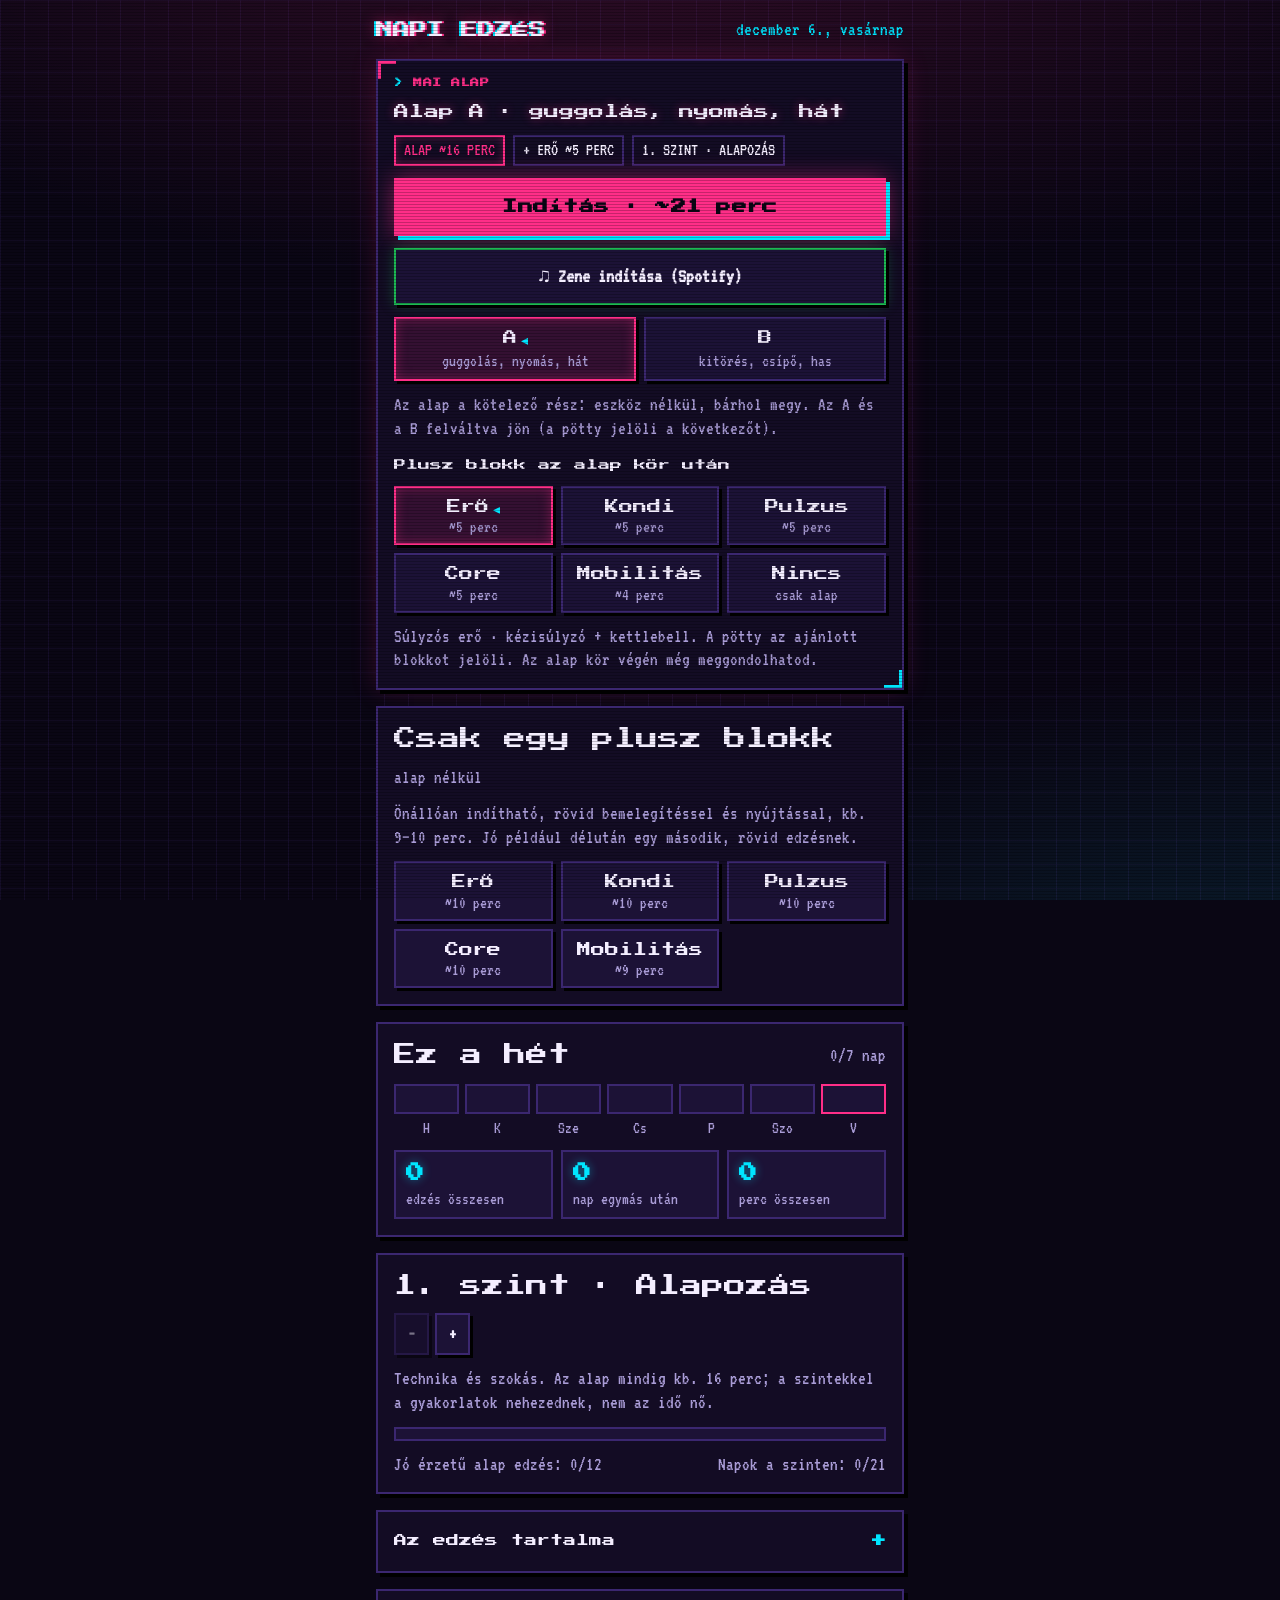
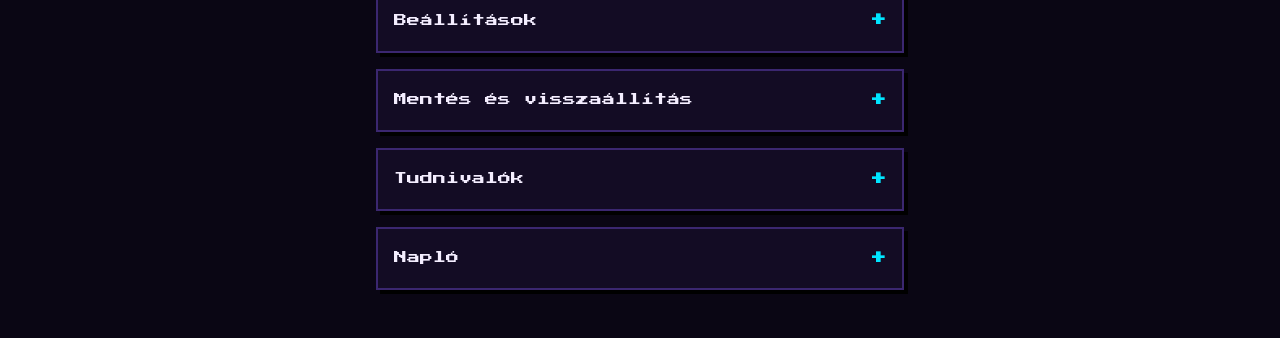
==== commit 61c5a5af: "2.0.0: 3D perspektivikus edző (Three.js), Spotify zene gomb, összecsukható kártyák Co-Authored-By: C" ====
--- a/index.html
+++ b/index.html
@@ -25,7 +25,9 @@
 <section id="player" class="hidden" aria-label="Edzés"></section>
 <div id="sheet" class="sheet hidden"></div>
 <video id="nosleep" muted playsinline loop style="position:fixed;width:1px;height:1px;opacity:0;pointer-events:none" src="[data-uri]"></video>
+<script src="js/three.min.js"></script>
 <script src="js/figure.js"></script>
+<script src="js/figure3d.js"></script>
 <script src="js/data.js"></script>
 <script src="js/app.js"></script>
 </body>
--- a/css/neon.css
+++ b/css/neon.css
@@ -139,7 +139,7 @@
 .fg-near, .fg-far { stroke-linecap: square; stroke-linejoin: miter; }
 .fg-ground { stroke: var(--accent); stroke-width: 2; stroke-dasharray: 6 4; opacity: .8; }
 .fg-box { fill: var(--surface2); stroke: var(--accent); }
-.rest-mode .fig svg { filter: drop-shadow(0 0 4px rgb(91 65 168 / .9)); }
+
 .rest-mode .fg-near { stroke: #B9A6FF; }
 .rest-mode .fg-head { fill: #B9A6FF; }
 
@@ -176,3 +176,71 @@
 .set small, .log, .bksum, .notice { font-size: 18px; line-height: 1.15; }
 .chips.two .chip span { font-size: 17px; }
 .altlist .btn .muted { font-size: 17px; }
+
+/* ---- Neon ronin karakter ---- */
+.r-shadow { fill: rgb(0 0 0 / .55); }
+.r-armor { fill: #5640A8; } .r-armor.far { fill: #2E2366; }
+.r-hi { fill: #9A84FF; }
+.r-boot { fill: #24184A; } .r-boot.far { fill: #1A1236; }
+.r-sole { stroke: var(--rest); stroke-width: 2; }
+.r-trim { stroke: var(--rest); stroke-width: 2.6; stroke-linecap: square; } .r-trim.far { stroke: #2C5C86; stroke-width: 2; }
+.r-pad { fill: #4A1240; stroke: var(--accent); stroke-width: 1.8; }
+.r-led { fill: #E9FEFF; }
+.r-glove { fill: #2A1D58; stroke: var(--rest); stroke-width: 1.8; } .r-glove.far { fill: #120A22; stroke: #2C5C86; }
+.r-torso { fill: #4A3796; }
+.r-plate { fill: #7158D8; }
+.r-edge { fill: none; stroke: var(--accent); stroke-width: 2.4; stroke-linejoin: miter; }
+.r-core-ring { fill: #120A24; stroke: var(--rest); stroke-width: 1.8; }
+.r-core { fill: #E9FEFF; }
+.r-belt { fill: #E0A800; } .r-buckle { fill: var(--metal); }
+.r-sash { fill: none; stroke: var(--accent); stroke-width: 4.5; stroke-linecap: square; stroke-linejoin: round; }
+.r-scab { stroke: #2A1240; stroke-width: 6.5; stroke-linecap: square; }
+.r-scab-edge { stroke: var(--accent); stroke-width: 1.8; }
+.r-hilt { stroke: #120A24; stroke-width: 5; stroke-linecap: square; }
+.r-wrap { stroke: var(--metal); stroke-width: 1.8; }
+.r-guard { stroke: var(--metal); stroke-width: 3.2; stroke-linecap: square; }
+.r-shikoro { fill: #3A2B7A; stroke: var(--accent); stroke-width: 1.5; }
+.r-band { fill: none; stroke: var(--accent); stroke-width: 3.2; stroke-linecap: square; stroke-linejoin: round; }
+.r-band.thin { stroke-width: 2.2; stroke: #C21F68; }
+.r-helm { fill: #5640A8; stroke: #1A1133; stroke-width: 1.5; }
+.r-helm-hi { fill: none; stroke: #B3A2FF; stroke-width: 2.4; stroke-linecap: round; }
+.r-mask { fill: #160E2C; }
+.r-visor { fill: var(--rest); }
+.r-crest { fill: none; stroke: var(--metal); stroke-width: 3; stroke-linecap: square; stroke-linejoin: miter; }
+.r-jewel { fill: var(--accent); }
+.r-sode { fill: #7158D8; stroke: #1A1133; stroke-width: 1.2; }
+.r-sode-edge { stroke: var(--accent); stroke-width: 2.4; stroke-linecap: square; }
+.fg-kb path { stroke: #8A97A6; stroke-width: 4; } .fg-kb circle { fill: #2A2F38; } .fg-kb .kb-hi { fill: #5A6574; }
+.fg-db rect { fill: #3A4250; } .fg-db .plate { fill: #8A97A6; } .fg-db.far rect { fill: #262B35; } .fg-db.far .plate { fill: #4A5260; }
+.fig svg { filter: drop-shadow(0 0 2px rgb(0 229 255 / .55)) drop-shadow(0 0 10px rgb(255 46 136 / .25)); }
+.rest-mode .fig svg { filter: saturate(.5) brightness(.8) drop-shadow(0 0 4px rgb(91 65 168 / .8)); }
+.r-ghost { opacity: .22; } .r-ghost.g2 { opacity: .38; }
+.r-ghost * { fill: var(--rest) !important; stroke: var(--rest) !important; }
+.r-visor { animation: visor 2.4s steps(2) infinite; }
+@keyframes visor { 50% { fill: #9FF6FF; } }
+@media (prefers-reduced-motion: reduce) { .r-visor { animation: none; } }
+
+/* ---- Pixel art sprite ---- */
+.fig canvas.sprite { width: 100%; height: 100%; max-height: 34vh; object-fit: contain; image-rendering: pixelated; image-rendering: crisp-edges;
+  filter: drop-shadow(0 0 6px rgb(0 229 255 / .25)); }
+.rest-mode .fig canvas.sprite { filter: saturate(.55) brightness(.8); }
+@media (max-height: 640px) { .fig canvas.sprite { max-height: 28vh; } }
+.fig { background: radial-gradient(closest-side at 50% 58%, rgb(0 229 255 / .13), rgb(255 46 136 / .06) 60%, transparent 100%); }
+
+/* ---- 3D figura ---- */
+.fig { position: relative; }
+.fig canvas.fig3d { position: absolute; inset: 0; width: 100% !important; height: 100% !important; display: block; }
+.rest-mode .fig canvas.fig3d { filter: saturate(.6) brightness(.8); }
+
+/* ---- Összecsukható kártyák ---- */
+details.card.fold, details.card.fold:first-of-type { padding: 0; gap: 0; border: 2px solid var(--line); }
+details.card.fold > summary { list-style: none; cursor: pointer; padding: 16px; display: flex; align-items: center; justify-content: space-between; gap: 12px; font-family: var(--display); }
+details.card.fold > summary::-webkit-details-marker { display: none; }
+details.card.fold > summary h2 { font-size: 13px; margin: 0; }
+details.card.fold > summary::after { content: "+"; font-family: var(--display); font-size: 16px; color: var(--rest); flex: none; }
+details.card.fold[open] > summary::after { content: "−"; color: var(--accent); }
+details.card.fold > summary:focus-visible { outline: 2px dashed var(--rest); outline-offset: -4px; }
+.foldbody { display: grid; gap: 12px; padding: 0 16px 16px; }
+details.card.fold details { border-top: 1px dashed var(--line); }
+.music-btn { display: block; text-align: center; text-decoration: none; color: var(--text); border-color: #1DB954; box-shadow: 3px 3px 0 0 #000, 0 0 12px rgb(29 185 84 / .35); }
+.ptop a.listbtn { text-decoration: none; color: #1DB954; display: grid; place-items: center; min-width: 44px; }
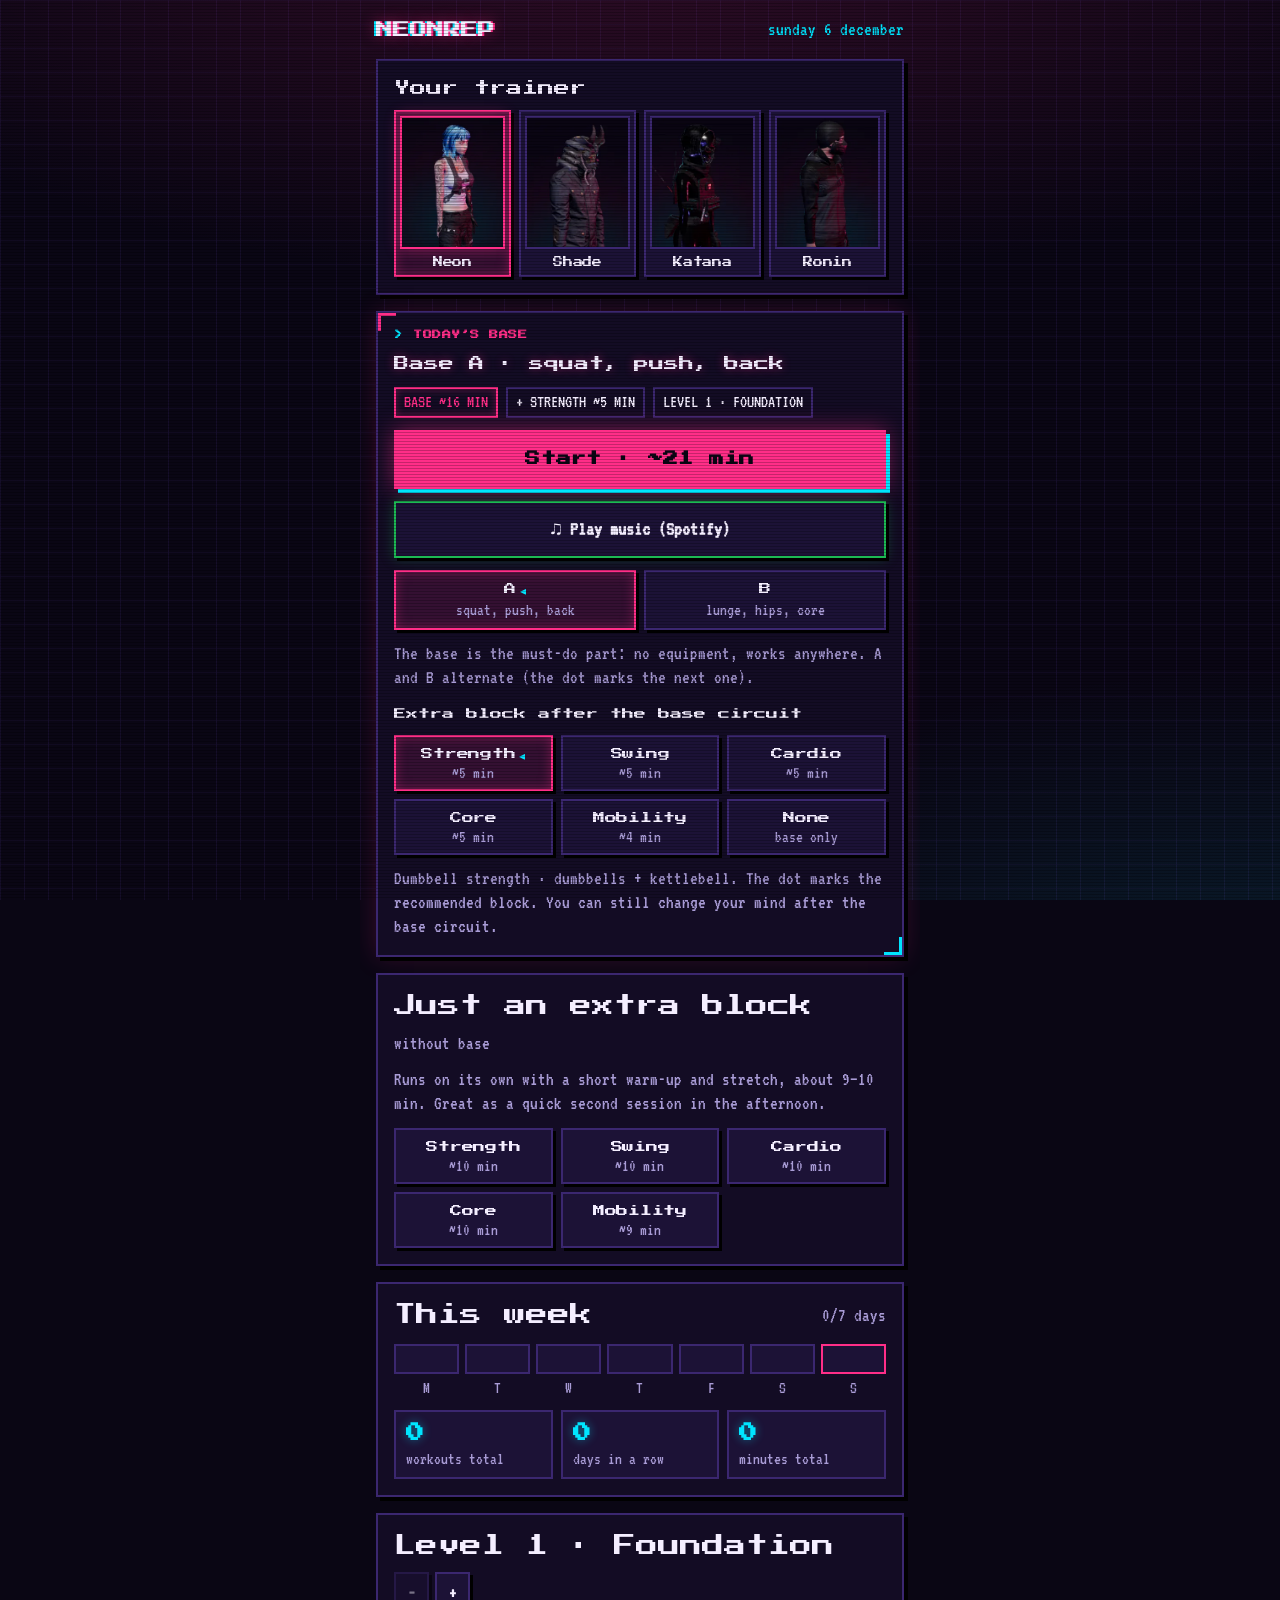
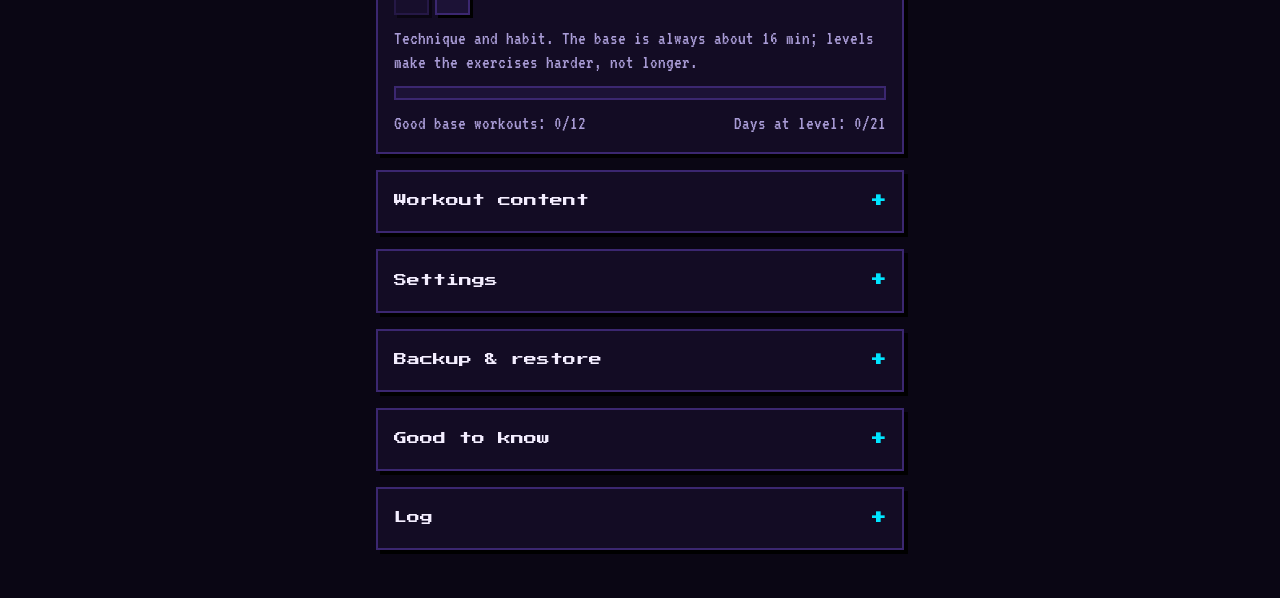
==== commit fa72e863: "2.7.0: angol nyelv (teljes felület, gyakorlatok, felolvasás), új név: NeonRep; rácsok hosszabb felir" ====
--- a/index.html
+++ b/index.html
@@ -3,7 +3,7 @@
 <head>
 <meta charset="utf-8">
 <meta name="viewport" content="width=device-width, initial-scale=1, viewport-fit=cover">
-<title>Napi edzés</title>
+<title>NeonRep</title>
 <meta name="description" content="Napi 15–20 perces otthoni edzés időzítővel, offline is.">
 <meta name="theme-color" content="#0A0614">
 <meta name="color-scheme" content="dark">
@@ -13,7 +13,7 @@
 <meta name="apple-mobile-web-app-capable" content="yes">
 <meta name="mobile-web-app-capable" content="yes">
 <meta name="apple-mobile-web-app-status-bar-style" content="black-translucent">
-<meta name="apple-mobile-web-app-title" content="Edzés">
+<meta name="apple-mobile-web-app-title" content="NeonRep">
 <link rel="preload" href="fonts/press-start-2p-latin-400-normal.woff2" as="font" type="font/woff2" crossorigin>
 <link rel="preload" href="fonts/vt323-latin-400-normal.woff2" as="font" type="font/woff2" crossorigin>
 <link rel="stylesheet" href="css/fonts.css">
@@ -25,10 +25,10 @@
 <section id="player" class="hidden" aria-label="Edzés"></section>
 <div id="sheet" class="sheet hidden"></div>
 <video id="nosleep" muted playsinline loop style="position:fixed;width:1px;height:1px;opacity:0;pointer-events:none" src="[data-uri]"></video>
-<script src="js/three.min.js"></script>
 <script src="js/figure.js"></script>
-<script src="js/figure3d.js"></script>
+<script src="js/figure3d.js" data-model="models/neon.glb"></script>
 <script src="js/data.js"></script>
+<script src="js/i18n.js"></script>
 <script src="js/app.js"></script>
 </body>
 </html>
--- a/css/neon.css
+++ b/css/neon.css
@@ -244,3 +244,28 @@
 details.card.fold details { border-top: 1px dashed var(--line); }
 .music-btn { display: block; text-align: center; text-decoration: none; color: var(--text); border-color: #1DB954; box-shadow: 3px 3px 0 0 #000, 0 0 12px rgb(29 185 84 / .35); }
 .ptop a.listbtn { text-decoration: none; color: #1DB954; display: grid; place-items: center; min-width: 44px; }
+
+/* karakterválasztó előnézettel */
+.chip.charchip { padding: 6px 6px 10px; gap: 4px; }
+.chip.charchip img { display: block; width: 100%; height: auto; aspect-ratio: 240 / 304; object-fit: cover; image-rendering: auto;
+  border: 2px solid var(--line); background: #0A0614; margin-bottom: 4px; }
+.chip.charchip[aria-pressed="true"] img { border-color: var(--accent); box-shadow: 0 0 14px rgb(255 46 136 / .45); }
+.charpick { gap: 10px; }
+.charpick .chars { display: grid; grid-template-columns: repeat(4, minmax(0, 1fr)); gap: 8px; }
+.charpick .chip.charchip { padding: 4px 4px 6px; min-height: 0; }
+.charpick .chip.charchip b { font-size: 11px; line-height: 1.4; }
+.charpick .chip.charchip img { margin-bottom: 2px; }
+.charpick h2 { font-size: 16px !important; margin: 0; }
+.gear { display: grid; grid-template-columns: 1fr 1fr; gap: 8px; }
+.gear label { display: grid; gap: 4px; font-size: 16px; }
+.gear select { min-height: 44px; height: 44px; padding: 0 8px; font-size: 18px; }
+.langsel { min-height: 44px; height: 44px; padding: 0 8px; font-size: 18px; width: auto; }
+/* hosszabb (pl. angol) feliratok se feszítsék szét a rácsot */
+.chips { grid-template-columns: repeat(4, minmax(0, 1fr)); }
+.chips.two { grid-template-columns: repeat(2, minmax(0, 1fr)); }
+.chips.three { grid-template-columns: repeat(3, minmax(0, 1fr)); }
+.chip, .chip b, .chip span { min-width: 0; }
+.chip span { overflow-wrap: anywhere; }
+.chips .chip b { font-size: 12px; letter-spacing: -0.02em; }
+.charpick .chip.charchip b { font-size: 10px; letter-spacing: -0.03em; }
+#home { overflow-x: hidden; }
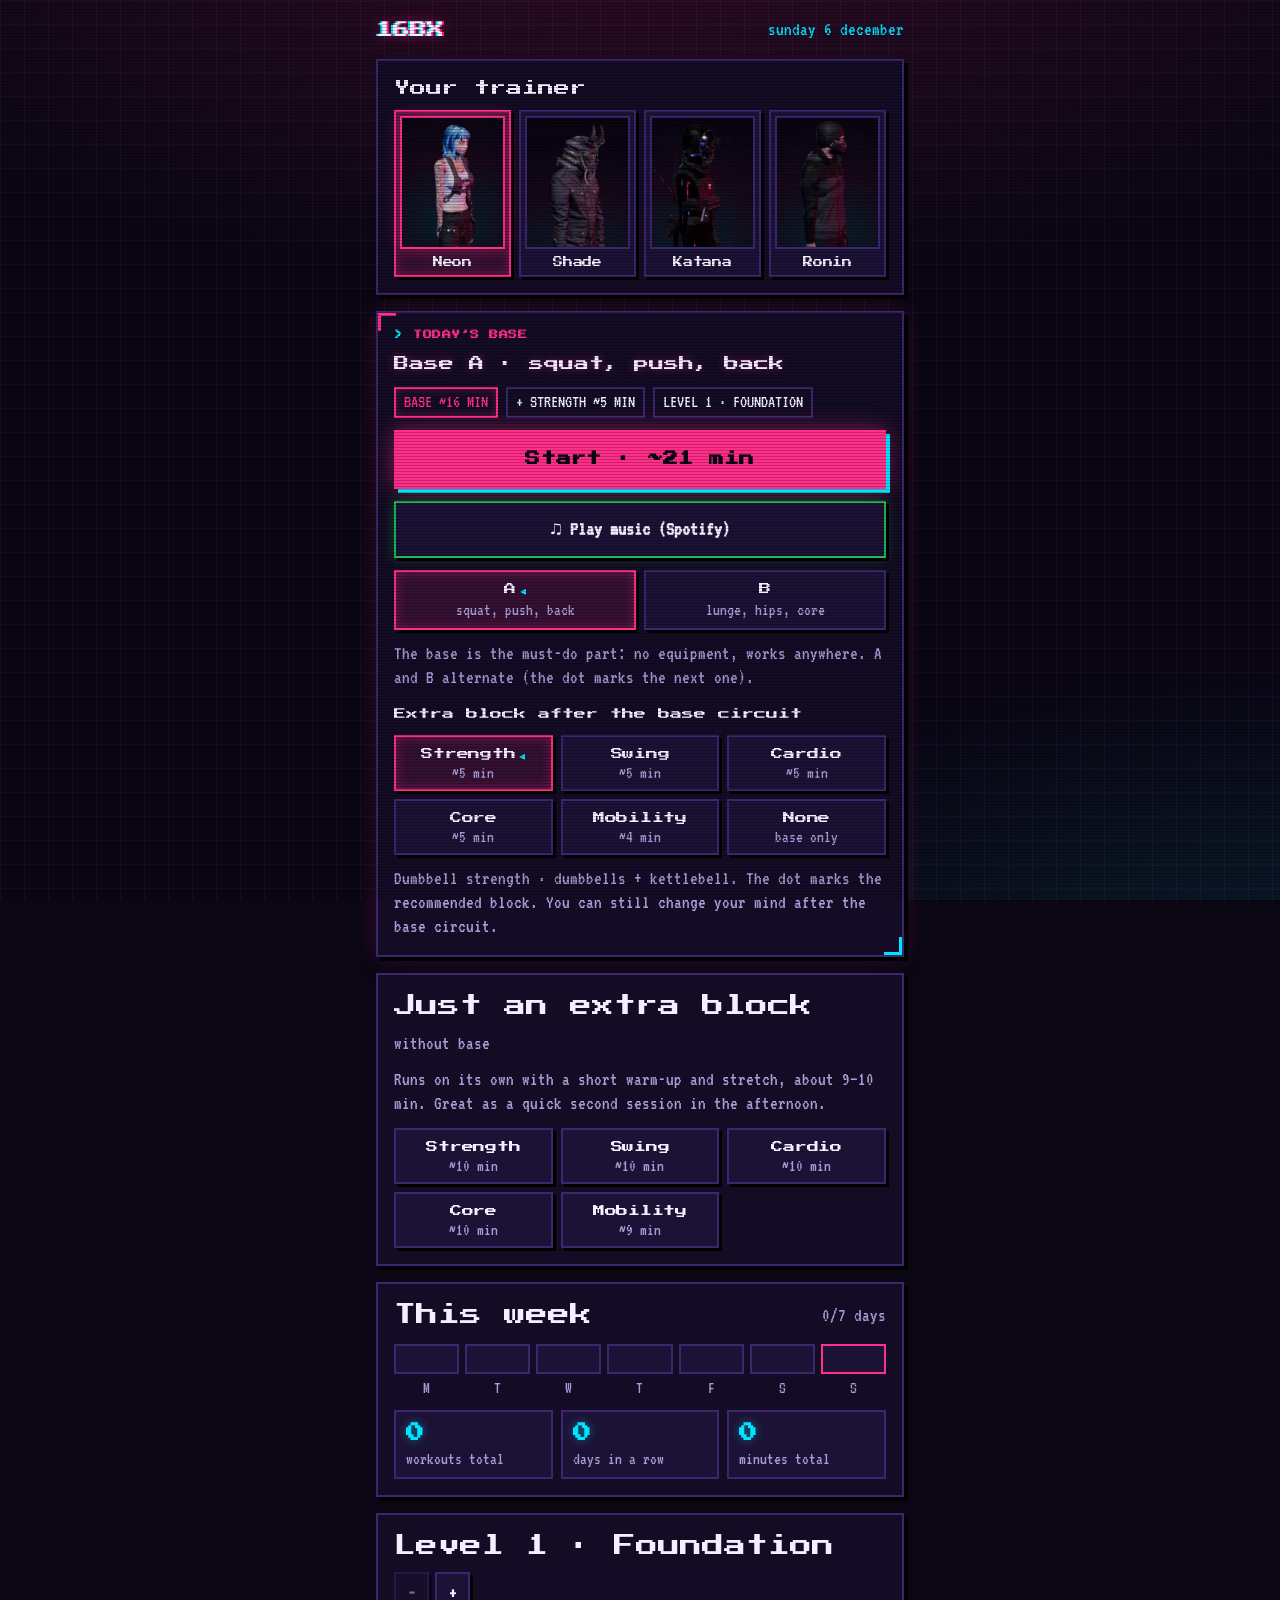
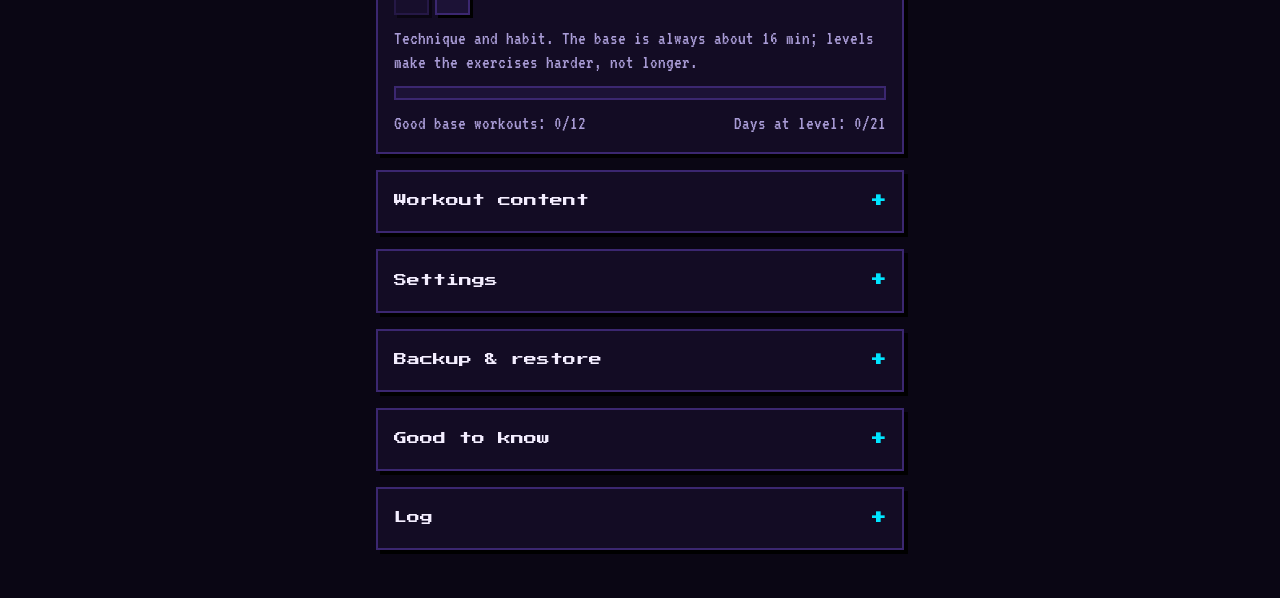
==== commit a218ca1e: "16BX: new name, prone pulldown (pull pattern) from level 2, daily vigour bursts and 5BX/XBX heritage" ====
--- a/index.html
+++ b/index.html
@@ -3,7 +3,7 @@
 <head>
 <meta charset="utf-8">
 <meta name="viewport" content="width=device-width, initial-scale=1, viewport-fit=cover">
-<title>NeonRep</title>
+<title>16BX</title>
 <meta name="description" content="Napi 15–20 perces otthoni edzés időzítővel, offline is.">
 <meta name="theme-color" content="#0A0614">
 <meta name="color-scheme" content="dark">
@@ -13,7 +13,7 @@
 <meta name="apple-mobile-web-app-capable" content="yes">
 <meta name="mobile-web-app-capable" content="yes">
 <meta name="apple-mobile-web-app-status-bar-style" content="black-translucent">
-<meta name="apple-mobile-web-app-title" content="NeonRep">
+<meta name="apple-mobile-web-app-title" content="16BX">
 <link rel="preload" href="fonts/press-start-2p-latin-400-normal.woff2" as="font" type="font/woff2" crossorigin>
 <link rel="preload" href="fonts/vt323-latin-400-normal.woff2" as="font" type="font/woff2" crossorigin>
 <link rel="stylesheet" href="css/fonts.css">
